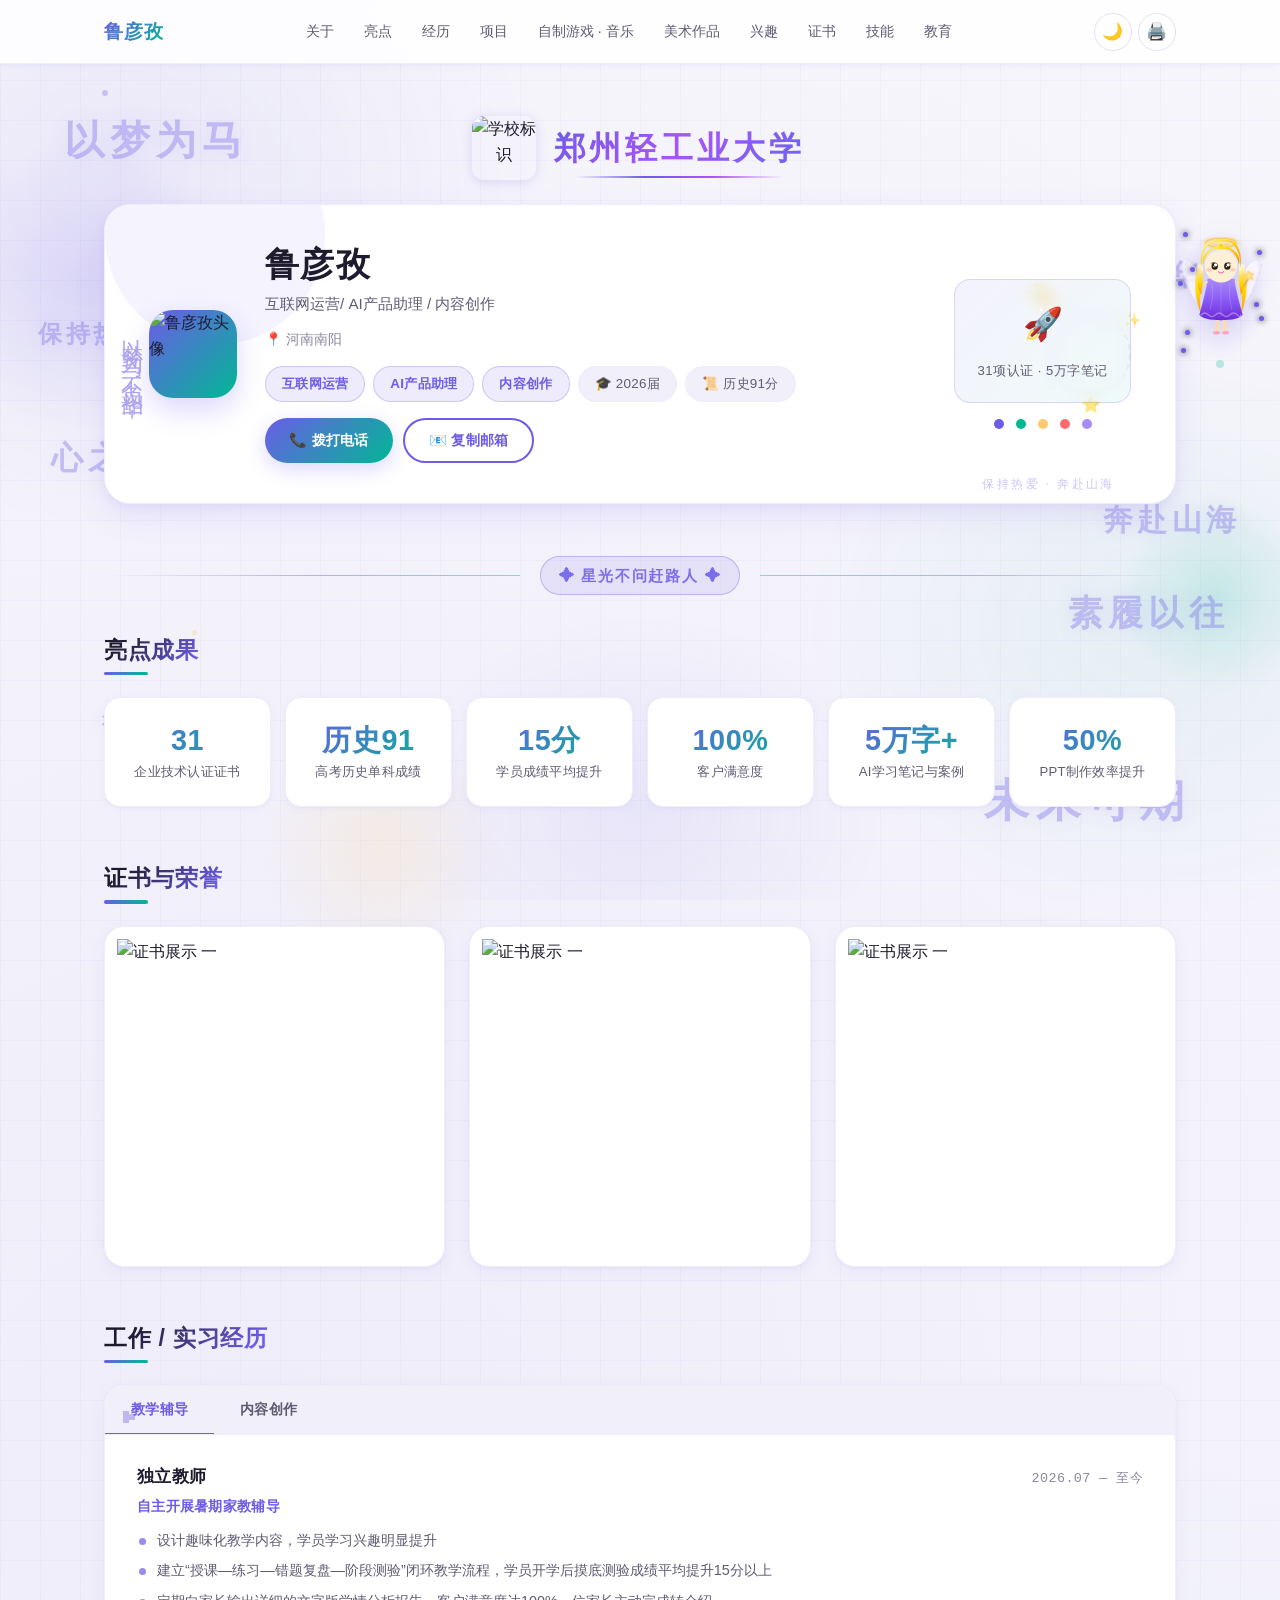
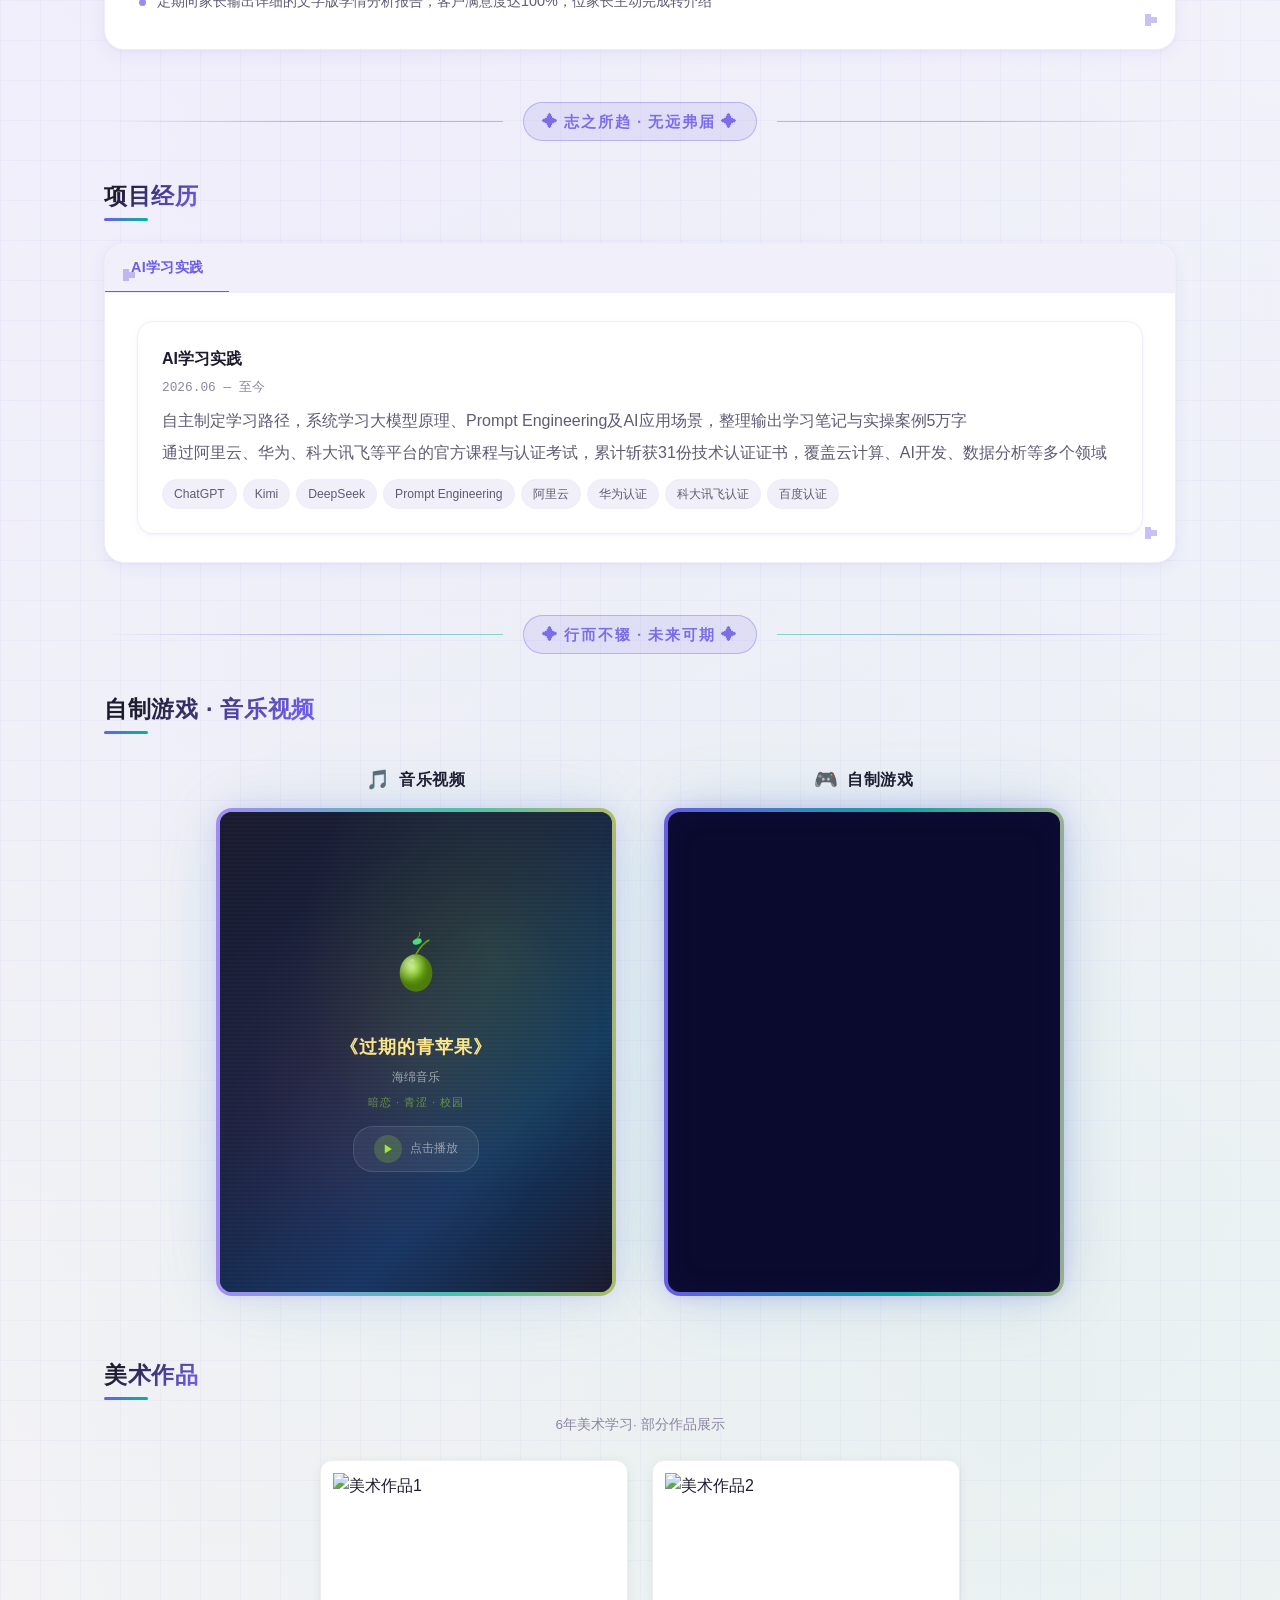
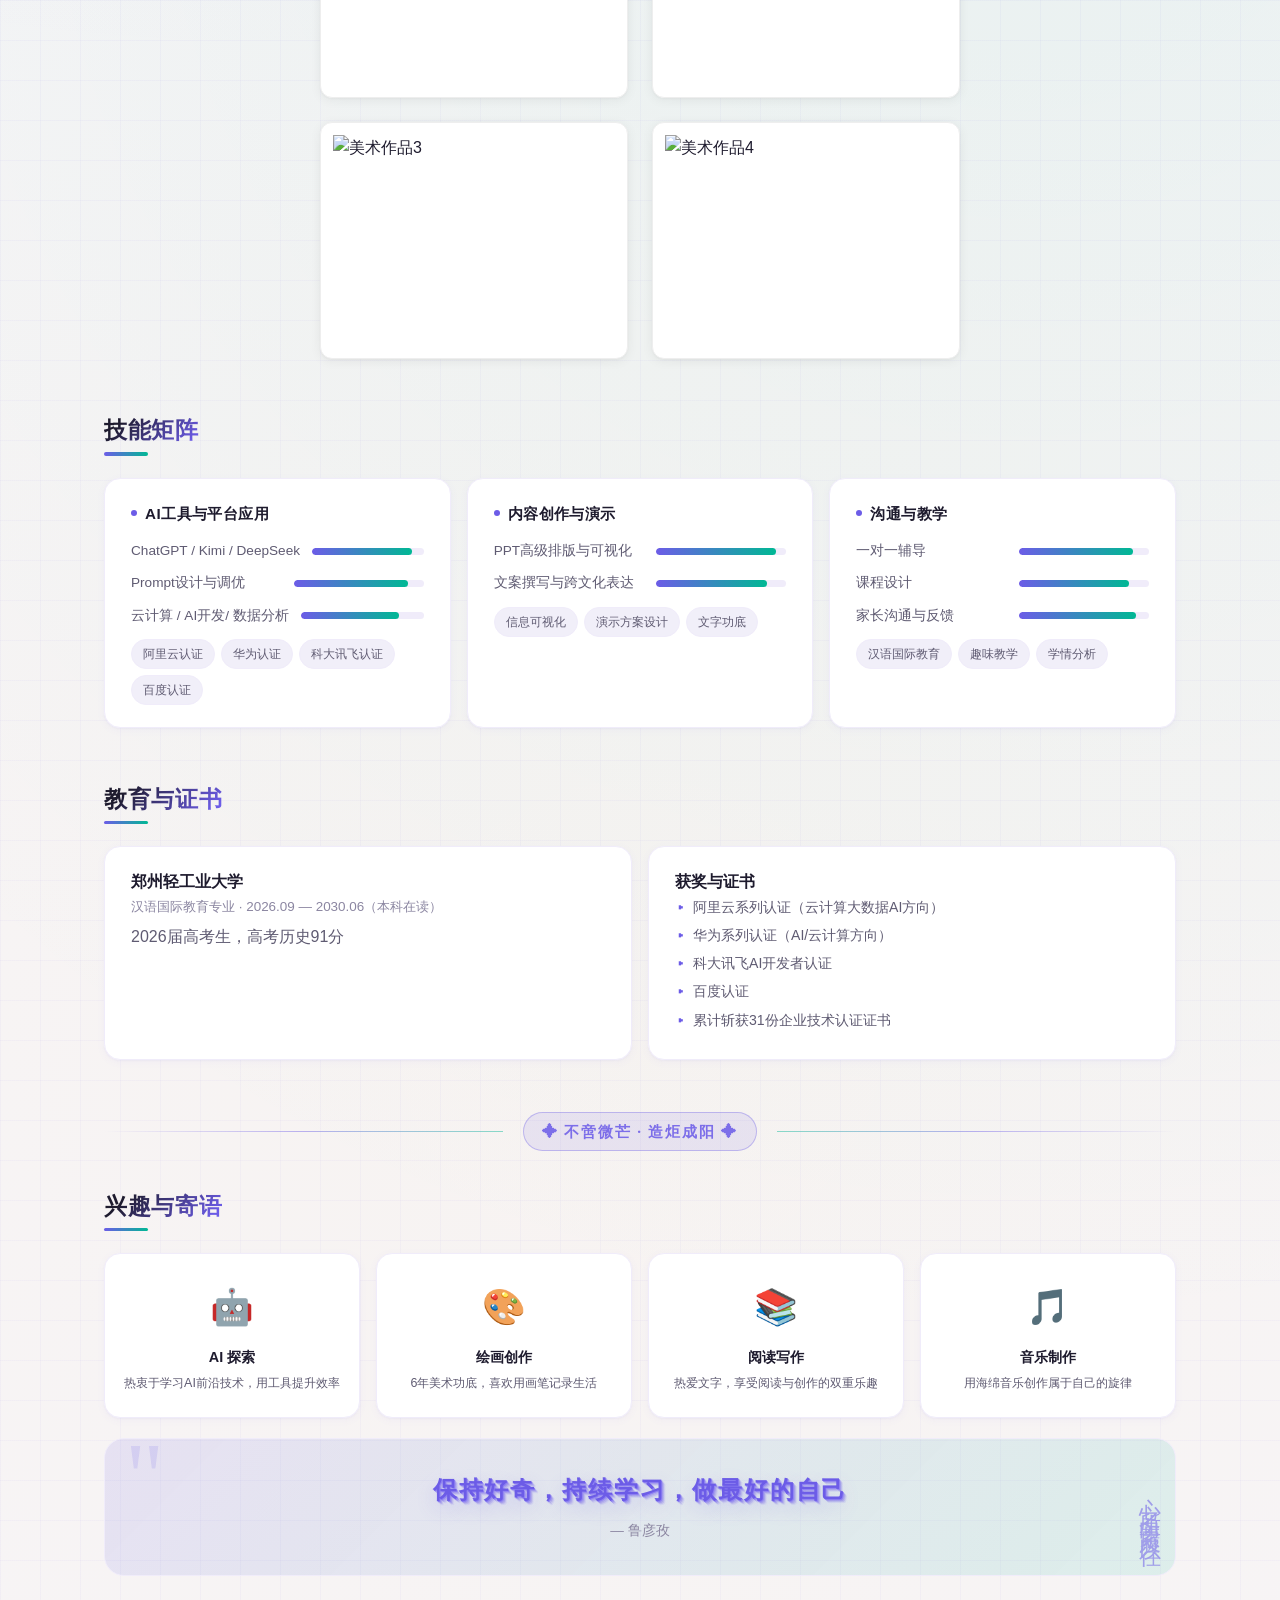
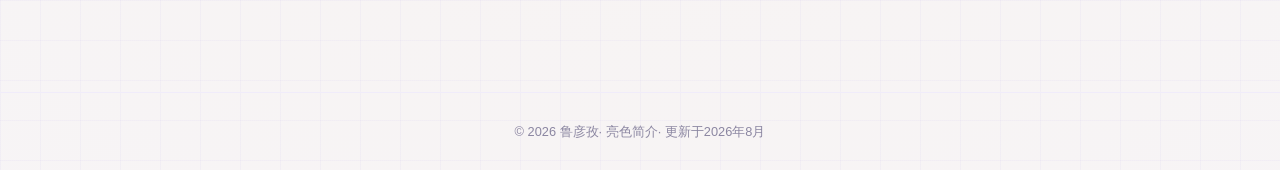
==== index.html @ 8c257618 "Rename 新建文件夹/index.html to index.html" ====
<!DOCTYPE html>
<html lang="zh-CN">
<head>
    <meta charset="UTF-8">
    <meta name="viewport" content="width=device-width, initial-scale=1.0, maximum-scale=5.0">
    <meta name="description" content="鲁彦孜 - 互联网运营/AI产品助理/内容创作，个人作品集与博客">
    <meta name="theme-color" content="#6c5ce7">
    <meta name="format-detection" content="telephone=yes">
    <meta http-equiv="X-UA-Compatible" content="IE=edge">
    <link rel="preconnect" href="https://fonts.googleapis.com">
    <link rel="dns-prefetch" href="https://fonts.googleapis.com">
    <title>鲁彦孜 - 个人简介</title>
    <style>
        :root {
            --bg: #f7f6fb;
            --bg-soft: #f1eff9;
            --surface: #ffffff;
            --surface-hover: #faf9ff;
            --text: #1e1b2e;
            --text-secondary: #5f5b72;
            --text-tertiary: #8b86a1;
            --accent: #6c5ce7;
            --accent-light: #8f82f2;
            --accent-glow: rgba(108, 92, 231, 0.12);
            --accent-glow-strong: rgba(108, 92, 231, 0.24);
            --cool: #00b894;
            --cool-glow: rgba(0, 184, 148, 0.10);
            --warm: #fdcb6e;
            --warm-light: #ffeaa7;
            --border: #e6e1f0;
            --border-light: #f0ecfa;
            --shadow-sm: 0 1px 2px rgba(108, 92, 231, 0.04), 0 2px 8px rgba(108, 92, 231, 0.05);
            --shadow: 0 1px 3px rgba(108, 92, 231, 0.05), 0 4px 16px rgba(108, 92, 231, 0.07);
            --shadow-lg: 0 4px 8px rgba(108, 92, 231, 0.07), 0 12px 32px rgba(108, 92, 231, 0.10);
            --shadow-xl: 0 8px 16px rgba(108, 92, 231, 0.08), 0 20px 48px rgba(108, 92, 231, 0.12);
            --radius-xs: 6px;
            --radius-sm: 10px;
            --radius: 16px;
            --radius-lg: 20px;
            --radius-xl: 26px;
            --radius-full: 9999px;
            --transition-fast: 150ms ease;
            --transition: 220ms ease;
            --transition-slow: 320ms ease;
            --font-sans: -apple-system, BlinkMacSystemFont, 'Segoe UI', 'PingFang SC', 'Microsoft YaHei', 'Noto Sans SC', 'Helvetica Neue', sans-serif;
            --font-mono: 'SF Mono', 'Cascadia Code', 'Consolas', 'Menlo', 'Courier New', monospace;
            --navbar-height: 64px;
        }

        /* 暗色主题 */
        body.dark {
            --bg: #1a1a2e;
            --bg-soft: #222240;
            --surface: #252550;
            --surface-hover: #2a2a5a;
            --text: #e8e6f0;
            --text-secondary: #b0adc0;
            --text-tertiary: #7a7690;
            --accent: #a78bfa;
            --accent-light: #c4b5fd;
            --accent-glow: rgba(167, 139, 250, 0.15);
            --accent-glow-strong: rgba(167, 139, 250, 0.28);
            --cool: #34d399;
            --cool-glow: rgba(52, 211, 153, 0.12);
            --border: #3a3a60;
            --border-light: #2e2e50;
            --shadow-sm: 0 1px 2px rgba(0,0,0,0.2), 0 2px 8px rgba(0,0,0,0.15);
            --shadow: 0 1px 3px rgba(0,0,0,0.2), 0 4px 16px rgba(0,0,0,0.15);
            --shadow-lg: 0 4px 8px rgba(0,0,0,0.25), 0 12px 32px rgba(0,0,0,0.2);
            --shadow-xl: 0 8px 16px rgba(0,0,0,0.25), 0 20px 48px rgba(0,0,0,0.2);
        }
        body.dark::before {
            background:
                radial-gradient(ellipse 700px 600px at 10% 20%, rgba(167,139,250,0.12) 0%, transparent 60%),
                radial-gradient(ellipse 600px 500px at 90% 70%, rgba(52,211,153,0.10) 0%, transparent 60%);
        }
        body.dark .navbar {
            background: rgba(37,37,80,0.9);
        }
        body.dark .art-card {
            background: #2a2a50;
            border-color: #3a3a60;
        }
        body.dark .game-wrapper,
        body.dark .music-wrapper {
            background: #151530;
        }

        /* 视差装饰 */
        .parallax-bg {
            position: fixed;
            pointer-events: none;
            z-index: 0;
            border-radius: 50%;
            opacity: 0.15;
            transition: opacity 0.5s;
        }
        body.dark .parallax-bg { opacity: 0.2; }
        .parallax-1 { width: 300px; height: 300px; background: radial-gradient(circle, var(--accent) 0%, transparent 70%); top: 15%; left: -5%; }
        .parallax-2 { width: 200px; height: 200px; background: radial-gradient(circle, var(--cool) 0%, transparent 70%); top: 55%; right: -3%; }
        .parallax-3 { width: 250px; height: 250px; background: radial-gradient(circle, var(--warm) 0%, transparent 70%); top: 80%; left: 20%; }

        /* 滚动入场动画 */
        .reveal {
            opacity: 0;
            transform: translateY(30px);
            transition: opacity 0.7s ease, transform 0.7s ease;
        }
        .reveal.visible {
            opacity: 1;
            transform: translateY(0);
        }
        .reveal-delay-1 { transition-delay: 0.1s; }
        .reveal-delay-2 { transition-delay: 0.2s; }
        .reveal-delay-3 { transition-delay: 0.3s; }

        /* 新板块：兴趣与寄语*/
        .interest-grid {
            display: grid;
            grid-template-columns: repeat(auto-fit, minmax(180px, 1fr));
            gap: 16px;
        }
        .interest-card {
            background: var(--surface);
            border-radius: var(--radius);
            padding: 24px 18px;
            text-align: center;
            border: 1px solid var(--border-light);
            box-shadow: var(--shadow-sm);
            transition: all var(--transition);
            cursor: default;
        }
        .interest-card:hover {
            transform: translateY(-4px);
            box-shadow: var(--shadow-lg);
            border-color: var(--accent-light);
        }
        .interest-card .icon {
            font-size: 2.2rem;
            margin-bottom: 10px;
            display: block;
        }
        .interest-card h4 {
            font-weight: 700;
            font-size: 0.9rem;
            color: var(--text);
            margin-bottom: 4px;
        }
        .interest-card p {
            font-size: 0.78rem;
            color: var(--text-secondary);
            line-height: 1.5;
        }
        .motto-card {
            background: linear-gradient(135deg, var(--accent-glow), var(--cool-glow));
            border-radius: var(--radius-lg);
            padding: 32px 28px;
            text-align: center;
            border: 1px solid var(--border-light);
            position: relative;
            overflow: hidden;
        }
        .motto-card::before {
            content: '"';
            position: absolute;
            top: -10px; left: 20px;
            font-size: 6rem;
            color: var(--accent);
            opacity: 0.15;
            font-family: Georgia, serif;
            line-height: 1;
        }
        .motto-text {
            font-size: 1.2rem;
            font-weight: 600;
            color: var(--text);
            letter-spacing: 0.04em;
            position: relative;
            z-index: 1;
        }
        .motto-author {
            font-size: 0.85rem;
            color: var(--text-tertiary);
            margin-top: 10px;
            position: relative;
            z-index: 1;
        }

        *,
        *::before,
        *::after { box-sizing: border-box; margin: 0; padding: 0; }

        html {
            scroll-behavior: smooth;
            scroll-padding-top: calc(var(--navbar-height) + 20px);
            -webkit-text-size-adjust: 100%;
        }

        body {
            font-family: var(--font-sans);
            background: var(--bg);
            color: var(--text);
            line-height: 1.65;
            transition: background var(--transition), color var(--transition);
            -webkit-font-smoothing: antialiased;
            -moz-osx-font-smoothing: grayscale;
            position: relative;
            min-height: 100vh;
            overflow-x: hidden;
        }

        body::before {
            content: '';
            position: fixed;
            inset: 0;
            pointer-events: none;
            z-index: 0;
            background:
                radial-gradient(ellipse 700px 600px at 10% 20%, var(--accent-glow) 0%, transparent 60%),
                radial-gradient(ellipse 600px 500px at 90% 70%, var(--cool-glow) 0%, transparent 60%),
                radial-gradient(ellipse 500px 400px at 50% 90%, var(--accent-glow) 0%, transparent 50%);
            opacity: 0.6;
        }

        /* 亮色主题装饰背景 - 书法风格寄语水印 */
        body:not(.dark) {
            background-image:
                radial-gradient(circle at 20% 30%, rgba(108,92,231,0.06) 0%, transparent 50%),
                radial-gradient(circle at 80% 60%, rgba(0,184,148,0.06) 0%, transparent 50%),
                radial-gradient(circle at 50% 85%, rgba(253,203,110,0.07) 0%, transparent 50%),
                linear-gradient(90deg, rgba(108,92,231,0.04) 1px, transparent 1px),
                linear-gradient(rgba(108,92,231,0.04) 1px, transparent 1px);
            background-size: 100% 100%, 100% 100%, 100% 100%, 40px 40px, 40px 40px;
            background-position: 0 0, 0 0, 0 0, 0 0, 0 0;
        }
        /* 暗色主题背景 - 更丰富的星空感*/
        body.dark {
            background-image:
                radial-gradient(1px 1px at 10% 15%, rgba(167,139,250,0.3), transparent),
                radial-gradient(1px 1px at 25% 35%, rgba(167,139,250,0.2), transparent),
                radial-gradient(1px 1px at 40% 20%, rgba(52,211,153,0.25), transparent),
                radial-gradient(1px 1px at 55% 45%, rgba(167,139,250,0.2), transparent),
                radial-gradient(1px 1px at 70% 30%, rgba(52,211,153,0.3), transparent),
                radial-gradient(1.5px 1.5px at 85% 55%, rgba(167,139,250,0.35), transparent),
                radial-gradient(1px 1px at 15% 65%, rgba(52,211,153,0.2), transparent),
                radial-gradient(1.5px 1.5px at 35% 75%, rgba(167,139,250,0.3), transparent),
                radial-gradient(1px 1px at 60% 70%, rgba(52,211,153,0.25), transparent),
                radial-gradient(1px 1px at 80% 80%, rgba(167,139,250,0.2), transparent),
                radial-gradient(1px 1px at 95% 15%, rgba(52,211,153,0.2), transparent),
                radial-gradient(1px 1px at 5% 85%, rgba(167,139,250,0.25), transparent);
            background-size: 100% 100%;
        }

        /* 卡片装饰边框 */
        .card-accent {
            position: relative;
        }
        .card-accent::before {
            content: '';
            position: absolute;
            top: 0; left: 0; right: 0;
            height: 3px;
            background: linear-gradient(90deg, var(--accent), var(--cool), transparent);
            border-radius: 3px 3px 0 0;
            opacity: 0.6;
        }
        body.dark .card-accent::before { opacity: 0.8; }

        /* 装饰性浮动小字*/
        .decor-dots {
            position: fixed;
            pointer-events: none;
            z-index: 0;
        }
        .decor-dot {
            position: absolute;
            border-radius: 50%;
            animation: floatDot 6s ease-in-out infinite;
        }
        @keyframes floatDot {
            0%, 100% { transform: translateY(0) scale(1); }
            50% { transform: translateY(-20px) scale(1.3); }
        }

        /* 装饰寄语边框 */
        .quote-border {
            position: relative;
            overflow: hidden;
        }
        .quote-border::after {
            content: attr(data-quote);
            position: absolute;
            writing-mode: vertical-rl;
            font-family: 'KaiTi', 'STKaiti', '楷体', serif;
            font-size: 1.4rem;
            color: var(--accent);
            opacity: 0.55;
            letter-spacing: 0.3em;
            pointer-events: none;
            z-index: 0;
            white-space: nowrap;
            user-select: none;
            transition: opacity 0.5s;
        }
        .quote-border.quote-left::after {
            left: 8px; top: 50%;
            transform: translateY(-50%);
        }
        .quote-border.quote-right::after {
            right: 8px; top: 50%;
            transform: translateY(-50%);
        }
        .quote-border:hover::after {
            opacity: 0.70;
        }
        body.dark .quote-border::after {
            opacity: 0.60;
        }
        body.dark .quote-border:hover::after {
            opacity: 0.75;
        }

        /* 四角装饰引号 */
        .corner-quote {
            position: relative;
        }
        .corner-quote::before,
        .corner-quote::after {
            position: absolute;
            font-family: Georgia, 'KaiTi', 'STKaiti', serif;
            font-size: 3rem;
            color: var(--accent);
            opacity: 0.38;
            pointer-events: none;
            z-index: 0;
            line-height: 1;
        }
        .corner-quote::before {
            content: '▸';
            top: 6px; left: 12px;
        }
        .corner-quote::after {
            content: '▸';
            bottom: 6px; right: 12px;
        }
        body.dark .corner-quote::before,
        body.dark .corner-quote::after {
            opacity: 0.42;
        }

        /* ========== 漂浮寄语装饰元素 ========== */
        .floating-quote {
            position: fixed;
            pointer-events: none;
            z-index: 0;
            font-family: 'KaiTi', 'STKaiti', '楷体', 'Ma Shan Zheng', 'Noto Serif SC', serif;
            font-weight: 700;
            color: var(--accent);
            opacity: 0.35;
            white-space: nowrap;
            user-select: none;
            animation: floatQuote 12s ease-in-out infinite;
            text-shadow: 0 0 20px var(--accent-glow-strong), 0 0 50px var(--accent-glow);
            letter-spacing: 0.15em;
        }
        body.dark .floating-quote {
            opacity: 0.40;
            text-shadow: 0 0 30px var(--accent-glow-strong), 0 0 60px var(--accent-glow);
        }
        @keyframes floatQuote {
            0%, 100% { transform: translateY(0) rotate(-1deg); }
            25% { transform: translateY(-18px) rotate(0.5deg); }
            50% { transform: translateY(-8px) rotate(1deg); }
            75% { transform: translateY(-22px) rotate(-0.5deg); }
        }
        .floating-quotes .floating-quote:nth-child(1) { animation-delay: 0s; animation-duration: 12s; }
        .floating-quotes .floating-quote:nth-child(2) { animation-delay: -3s; animation-duration: 14s; }
        .floating-quotes .floating-quote:nth-child(3) { animation-delay: -6s; animation-duration: 11s; }
        .floating-quotes .floating-quote:nth-child(4) { animation-delay: -9s; animation-duration: 15s; }
        .floating-quotes .floating-quote:nth-child(5) { animation-delay: -1.5s; animation-duration: 13s; }
        .floating-quotes .floating-quote:nth-child(6) { animation-delay: -4.5s; animation-duration: 10s; }
        .floating-quotes .floating-quote:nth-child(7) { animation-delay: -7.5s; animation-duration: 16s; }
        .floating-quotes .floating-quote:nth-child(8) { animation-delay: -10.5s; animation-duration: 12s; }

        /* ========== 3D 立体字效果========== */
        .text-3d {
            font-family: 'KaiTi', 'STKaiti', '楷体', 'Noto Serif SC', serif;
            font-weight: 900;
            letter-spacing: 0.08em;
            color: var(--accent);
            text-shadow:
                1px 1px 0 var(--accent-light),
                2px 2px 0 rgba(108,92,231,0.3),
                3px 3px 0 rgba(108,92,231,0.2),
                4px 4px 0 rgba(108,92,231,0.1),
                0 8px 20px var(--accent-glow-strong);
        }
        body.dark .text-3d {
            text-shadow:
                1px 1px 0 var(--accent-light),
                2px 2px 0 rgba(167,139,250,0.35),
                3px 3px 0 rgba(167,139,250,0.25),
                4px 4px 0 rgba(167,139,250,0.15),
                0 8px 24px rgba(167,139,250,0.3);
        }

        /* ========== 花体字装饰========== */
        .script-decor {
            font-family: 'Georgia', 'KaiTi', 'STKaiti', '楷体', 'Noto Serif SC', serif;
            font-style: italic;
            letter-spacing: 0.06em;
            background: linear-gradient(135deg, var(--accent) 0%, var(--cool) 50%, var(--accent-light) 100%);
            -webkit-background-clip: text;
            -webkit-text-fill-color: transparent;
            background-clip: text;
            font-weight: 700;
        }

        /* ========== 装饰性寄语分隔线 ========== */
        .quote-divider {
            display: flex;
            align-items: center;
            justify-content: center;
            gap: 20px;
            margin: 48px 0 36px;
            position: relative;
            z-index: 1;
        }
        .quote-divider::before,
        .quote-divider::after {
            content: '';
            flex: 1;
            height: 1px;
            opacity: 0.45;
        }
        .quote-divider::before {
            background: linear-gradient(90deg, transparent, var(--accent), var(--cool));
        }
        .quote-divider::after {
            background: linear-gradient(90deg, var(--cool), var(--accent), transparent);
        }
        .quote-divider-text {
            font-family: 'KaiTi', 'STKaiti', '楷体', 'Noto Serif SC', serif;
            font-size: 0.95rem;
            font-weight: 600;
            color: var(--accent);
            opacity: 0.88;
            letter-spacing: 0.12em;
            white-space: nowrap;
            padding: 6px 18px;
            border: 1px solid rgba(108,92,231,0.40);
            border-radius: var(--radius-full);
            background: var(--accent-glow);
            transition: all var(--transition);
        }
        .quote-divider-text:hover {
            opacity: 0.95;
            border-color: var(--accent);
            box-shadow: 0 0 20px var(--accent-glow-strong);
        }
        body.dark .quote-divider-text {
            border-color: rgba(167,139,250,0.35);
            background: rgba(167,139,250,0.15);
        }
        body.dark .quote-divider-text:hover {
            border-color: var(--accent);
            box-shadow: 0 0 24px rgba(167,139,250,0.3);
        }

        /* ========== 增强版寄语边框========== */
        .quote-border-enhanced {
            position: relative;
            border: 1px solid var(--border-light);
        }
        .quote-border-enhanced::before {
            content: attr(data-quote);
            position: absolute;
            top: -14px;
            left: 50%;
            transform: translateX(-50%);
            font-family: 'KaiTi', 'STKaiti', '楷体', 'Noto Serif SC', serif;
            font-size: 0.82rem;
            font-weight: 600;
            color: var(--accent);
            opacity: 0.82;
            letter-spacing: 0.1em;
            white-space: nowrap;
            background: var(--surface);
            padding: 2px 16px;
            border-radius: var(--radius-full);
            border: 1px solid rgba(108,92,231,0.35);
            z-index: 1;
            pointer-events: none;
            transition: all var(--transition);
        }
        .quote-border-enhanced:hover::before {
            opacity: 0.90;
            border-color: var(--accent);
            box-shadow: 0 0 16px var(--accent-glow-strong);
        }
        body.dark .quote-border-enhanced::before {
            background: var(--surface);
            border-color: rgba(167,139,250,0.3);
        }

        /* ========== 装饰性角标寄语========== */
        .corner-motto {
            position: absolute;
            pointer-events: none;
            z-index: 0;
            font-family: 'KaiTi', 'STKaiti', '楷体', 'Noto Serif SC', serif;
            font-size: 0.8rem;
            color: var(--accent);
            opacity: 0.18;
            letter-spacing: 0.08em;
            white-space: nowrap;
            user-select: none;
            transition: opacity 0.5s;
        }
        body.dark .corner-motto { opacity: 0.22; }
        .corner-motto:hover { opacity: 0.4; }

        /* ========== 装饰性环形寄语========== */
        .ring-quote {
            position: absolute;
            pointer-events: none;
            z-index: 0;
            font-family: 'KaiTi', 'STKaiti', '楷体', 'Noto Serif SC', serif;
            font-size: 0.78rem;
            color: var(--accent);
            opacity: 0.35;
            letter-spacing: 0.2em;
            user-select: none;
            white-space: nowrap;
            animation: ringPulse 6s ease-in-out infinite;
        }
        @keyframes ringPulse {
            0%, 100% { opacity: 0.30; }
            50% { opacity: 0.50; }
        }
        body.dark .ring-quote { opacity: 0.40; }
        @keyframes ringPulseDark {
            0%, 100% { opacity: 0.14; }
            50% { opacity: 0.26; }
        }

        .navbar {
            position: fixed;
            top: 0; left: 0; right: 0;
            z-index: 1000;
            height: var(--navbar-height);
            background: rgba(255,255,255,0.85);
            border-bottom: 1px solid var(--border-light);
            box-shadow: var(--shadow-sm);
            transition: all var(--transition);
            backdrop-filter: blur(18px);
            -webkit-backdrop-filter: blur(18px);
        }

        .navbar-inner {
            max-width: 1120px;
            margin: 0 auto;
            padding: 0 24px;
            display: flex;
            align-items: center;
            justify-content: space-between;
            height: 100%;
            gap: 12px;
        }

        .nav-brand {
            font-weight: 700;
            font-size: 1.2rem;
            background: linear-gradient(135deg, var(--accent) 0%, var(--cool) 100%);
            -webkit-background-clip: text;
            -webkit-text-fill-color: transparent;
            background-clip: text;
            letter-spacing: 0.04em;
            white-space: nowrap;
        }

        .nav-links {
            display: flex;
            gap: 2px;
            align-items: center;
            list-style: none;
            flex-wrap: wrap;
        }
        .nav-links a {
            text-decoration: none;
            color: var(--text-secondary);
            font-size: 0.88rem;
            padding: 7px 14px;
            border-radius: var(--radius-full);
            transition: all var(--transition-fast);
            font-weight: 500;
            white-space: nowrap;
        }
        .nav-links a:hover,
        .nav-links a:focus-visible {
            color: var(--accent);
            background: var(--accent-glow);
            outline: none;
        }
        .nav-actions { display: flex; gap: 6px; align-items: center; }
        .icon-btn {
            width: 38px; height: 38px;
            border-radius: 50%;
            border: 1px solid var(--border);
            background: var(--surface);
            cursor: pointer;
            display: flex;
            align-items: center;
            justify-content: center;
            font-size: 1.05rem;
            transition: all var(--transition-fast);
            color: var(--text-secondary);
        }
        .icon-btn:hover {
            background: var(--accent-glow);
            border-color: var(--accent);
            color: var(--accent);
            box-shadow: var(--shadow-sm);
        }

        .main-content {
            max-width: 1120px;
            margin: 0 auto;
            padding: calc(var(--navbar-height) + 32px) 24px 48px;
            position: relative;
            z-index: 1;
        }

        section { margin-bottom: 52px; }

        .section-title {
            font-size: 1.45rem;
            font-weight: 700;
            margin-bottom: 22px;
            position: relative;
            display: inline-block;
            letter-spacing: 0.03em;
            padding-bottom: 6px;
            background: linear-gradient(135deg, var(--text) 20%, var(--accent) 85%);
            -webkit-background-clip: text;
            -webkit-text-fill-color: transparent;
            background-clip: text;
        }
        .section-title::after {
            content: '';
            position: absolute;
            bottom: 0; left: 0;
            width: 44px; height: 3.5px;
            background: linear-gradient(90deg, var(--accent), var(--cool));
            border-radius: 2px;
            transition: width var(--transition);
        }
        .section-title:hover::after { width: 100%; }

        /* 大学名称横幅 */
        .university-banner {
            text-align: center;
            padding: 20px 0 8px;
            margin-bottom: 16px;
            display: flex;
            flex-direction: row;
            align-items: center;
            justify-content: center;
            gap: 14px;
        }
        .university-logo {
            width: 64px;
            height: 64px;
            object-fit: contain;
            border-radius: 12px;
            box-shadow: 0 2px 12px rgba(108, 92, 231, 0.2);
        }
        .university-name {
            font-size: 2rem;
            font-weight: 700;
            letter-spacing: 0.12em;
            background: linear-gradient(135deg, #6c5ce7, #a855f7, #6366f1);
            -webkit-background-clip: text;
            -webkit-text-fill-color: transparent;
            background-clip: text;
            text-shadow: none;
            position: relative;
            display: inline-block;
            padding: 0 4px;
        }
        .university-name::after {
            content: '';
            position: absolute;
            bottom: -4px;
            left: 10%;
            width: 80%;
            height: 2px;
            background: linear-gradient(90deg, transparent, #6c5ce7, #a855f7, transparent);
            border-radius: 1px;
        }
        @media (max-width: 768px) {
            .university-name { font-size: 1.5rem; }
        }

        .hero {
            display: flex;
            flex-wrap: wrap;
            gap: 28px;
            align-items: center;
            background: var(--surface);
            border-radius: var(--radius-xl);
            padding: 40px 44px;
            box-shadow: var(--shadow-lg);
            border: 1px solid var(--border-light);
            transition: all var(--transition);
            position: relative;
            overflow: hidden;
        }
        .hero::before {
            content: '';
            position: absolute;
            top: -80px; right: -60px;
            width: 220px; height: 220px;
            border-radius: 50%;
            background: var(--accent-glow);
            pointer-events: none;
        }
        /* Hero 右侧装饰元素 */
        .hero-decor {
            position: relative; z-index: 1;
            display: flex; flex-direction: column; align-items: center; gap: 16px;
            flex-shrink: 0;
        }
        .hero-decor-card {
            background: linear-gradient(135deg, rgba(108,92,231,0.08), rgba(0,184,148,0.06));
            border: 1px solid rgba(108,92,231,0.2);
            border-radius: 16px;
            padding: 18px 22px;
            text-align: center;
            backdrop-filter: blur(8px);
            animation: decorFloat 4s ease-in-out infinite;
        }
        .hero-decor-card .decor-emoji { font-size: 2rem; display: block; margin-bottom: 6px; }
        .hero-decor-card .decor-text { font-size: 0.82rem; color: var(--text-secondary); font-weight: 500; letter-spacing: 0.04em; }
        .hero-decor-dots {
            display: flex; gap: 12px; flex-wrap: wrap; justify-content: center;
        }
        .hero-decor-dot {
            width: 10px; height: 10px; border-radius: 50%;
            animation: dotPulse 2.5s ease-in-out infinite;
        }
        .hero-decor-dot:nth-child(1) { background: #6c5ce7; animation-delay: 0s; }
        .hero-decor-dot:nth-child(2) { background: #00b894; animation-delay: 0.3s; }
        .hero-decor-dot:nth-child(3) { background: #fdcb6e; animation-delay: 0.6s; }
        .hero-decor-dot:nth-child(4) { background: #ff6b6b; animation-delay: 0.9s; }
        .hero-decor-dot:nth-child(5) { background: #a78bfa; animation-delay: 1.2s; }
        .hero-decor-star {
            position: absolute; pointer-events: none;
            font-size: 1.2rem; opacity: 0.6;
            animation: starTwinkle 3s ease-in-out infinite;
        }
        .hero-decor-star:nth-child(1) { top: -10px; right: 20px; animation-delay: 0s; }
        .hero-decor-star:nth-child(2) { top: 30px; right: -10px; animation-delay: 0.8s; font-size: 0.9rem; }
        .hero-decor-star:nth-child(3) { bottom: 10px; right: 30px; animation-delay: 1.6s; font-size: 1rem; }
        .hero-decor-ring {
            position: absolute; pointer-events: none;
            top: 50%; right: 0; transform: translateY(-50%);
            width: 80px; height: 80px;
            border: 2px dashed rgba(108,92,231,0.25);
            border-radius: 50%;
            animation: ringSpin 12s linear infinite;
        }
        @keyframes decorFloat {
            0%,100% { transform: translateY(0); }
            50% { transform: translateY(-8px); }
        }
        @keyframes dotPulse {
            0%,100% { transform: scale(1); opacity: 0.6; }
            50% { transform: scale(1.8); opacity: 1; }
        }
        @keyframes starTwinkle {
            0%,100% { opacity: 0.3; transform: scale(0.8) rotate(0deg); }
            50% { opacity: 0.8; transform: scale(1.2) rotate(15deg); }
        }
        @keyframes ringSpin {
            0% { transform: translateY(-50%) rotate(0deg); }
            100% { transform: translateY(-50%) rotate(360deg); }
        }
        @media (max-width: 768px) {
            .hero-decor { display: none; }
        }
        .hero-avatar {
            width: 88px; height: 88px;
            border-radius: 24px;
            background: linear-gradient(135deg, var(--accent) 0%, var(--cool) 100%);
            background-size: cover;
            background-position: center;
            flex-shrink: 0;
            box-shadow: 0 12px 28px var(--accent-glow-strong);
            position: relative;
            z-index: 1;
            overflow: hidden;
        }
        .hero-avatar img {
            width: 100%;
            height: 100%;
            object-fit: cover;
            display: block;
        }
        .hero-info { position: relative; z-index: 1; flex: 1; min-width: 220px; }
        .hero-info h1 {
            font-size: 2.1rem;
            font-weight: 700;
            letter-spacing: 0.04em;
            background: linear-gradient(135deg, var(--text) 30%, var(--accent) 100%);
            -webkit-background-clip: text;
            -webkit-text-fill-color: transparent;
            background-clip: text;
            line-height: 1.2;
            margin-bottom: 4px;
        }
        .hero-info .subtitle { color: var(--text-secondary); font-size: 0.95rem; margin: 6px 0 10px; }
        .hero-info .location { display: inline-flex; align-items: center; gap: 4px; font-size: 0.85rem; color: var(--text-tertiary); margin-bottom: 14px; }

        .badge-group { display: flex; flex-wrap: wrap; gap: 8px; margin-bottom: 16px; }
        .badge {
            display: inline-flex;
            align-items: center;
            padding: 6px 16px;
            border-radius: var(--radius-full);
            font-size: 0.84rem;
            font-weight: 500;
            background: var(--bg-soft);
            color: var(--text-secondary);
            border: 1px solid var(--border-light);
            transition: all var(--transition-fast);
            letter-spacing: 0.02em;
        }
        .badge.accent {
            background: var(--accent-glow);
            border-color: rgba(108,92,231,0.25);
            color: var(--accent);
            font-weight: 600;
        }

        .btn {
            display: inline-flex;
            align-items: center;
            gap: 7px;
            padding: 11px 24px;
            border-radius: var(--radius-full);
            font-weight: 600;
            font-size: 0.9rem;
            cursor: pointer;
            border: none;
            transition: all var(--transition);
            text-decoration: none;
            font-family: inherit;
            letter-spacing: 0.02em;
        }
        .btn-primary {
            background: linear-gradient(135deg, var(--accent) 0%, var(--cool) 100%);
            color: #fff;
            box-shadow: 0 6px 20px var(--accent-glow-strong);
        }
        .btn-primary:hover { transform: translateY(-2px); box-shadow: 0 10px 28px var(--accent-glow-strong); filter: brightness(1.05); }
        .btn-outline { background: transparent; color: var(--accent); border: 2px solid var(--accent); }
        .btn-outline:hover { background: var(--accent); color: #fff; box-shadow: 0 6px 20px var(--accent-glow-strong); }

        /* 亮点成果：整齐六宫格 */
        .highlights {
            display: grid;
            grid-template-columns: repeat(6, 1fr);
            gap: 14px;
            align-items: stretch;
        }
        @media (max-width: 1000px) {
            .highlights { grid-template-columns: repeat(3, 1fr); }
        }
        @media (max-width: 600px) {
            .highlights { grid-template-columns: repeat(2, 1fr); }
        }
        @media (max-width: 380px) {
            .highlights { grid-template-columns: 1fr; }
        }

        .highlight-card {
            background: var(--surface);
            border-radius: var(--radius);
            padding: 20px 14px;
            border: 1px solid var(--border-light);
            box-shadow: var(--shadow-sm);
            transition: all var(--transition);
            position: relative;
            overflow: hidden;
            cursor: default;
            text-align: center;
            display: flex;
            flex-direction: column;
            justify-content: center;
            min-height: 110px;
        }
        .highlight-card::after {
            content: '';
            position: absolute;
            top: 0; left: 0;
            width: 100%; height: 4px;
            background: linear-gradient(90deg, var(--accent), var(--cool));
            transform: scaleX(0);
            transform-origin: left;
            transition: transform var(--transition-slow);
            border-radius: 0 0 4px 4px;
        }
        .highlight-card:hover {
            transform: translateY(-4px);
            box-shadow: var(--shadow-xl);
            border-color: var(--accent-light);
        }
        .highlight-card:hover::after { transform: scaleX(1); }
        .highlight-card .number {
            font-size: 1.8rem;
            font-weight: 700;
            background: linear-gradient(135deg, var(--accent) 0%, var(--cool) 100%);
            -webkit-background-clip: text;
            -webkit-text-fill-color: transparent;
            background-clip: text;
            line-height: 1.2;
            letter-spacing: 0.02em;
        }
        .highlight-card .label {
            color: var(--text-secondary);
            font-size: 0.82rem;
            margin-top: 6px;
            font-weight: 500;
            letter-spacing: 0.02em;
            line-height: 1.4;
        }

        .tabs-container {
            background: var(--surface);
            border-radius: var(--radius-lg);
            border: 1px solid var(--border-light);
            box-shadow: var(--shadow);
            overflow: hidden;
        }
        .tab-list {
            display: flex;
            gap: 0;
            border-bottom: 1px solid var(--border-light);
            background: var(--bg-soft);
            overflow-x: auto;
            scrollbar-width: none;
        }
        .tab-list::-webkit-scrollbar { display: none; }
        .tab-btn {
            padding: 14px 26px;
            border: none;
            background: transparent;
            cursor: pointer;
            font-weight: 600;
            font-size: 0.9rem;
            color: var(--text-secondary);
            transition: all var(--transition-fast);
            white-space: nowrap;
            border-bottom: 2.5px solid transparent;
            margin-bottom: -1px;
            letter-spacing: 0.02em;
        }
        .tab-btn[aria-selected="true"] { color: var(--accent); border-bottom-color: var(--accent); }
        .tab-btn:hover { color: var(--accent); }
        .tab-panel { display: none; padding: 28px 32px; animation: fadeSlideIn 280ms ease; }
        .tab-panel[aria-hidden="false"] { display: block; }
        @keyframes fadeSlideIn {
            from { opacity: 0; transform: translateY(12px); }
            to { opacity: 1; transform: translateY(0); }
        }

        .exp-item { margin-bottom: 26px; padding-bottom: 22px; border-bottom: 1px solid var(--border-light); }
        .exp-item:last-child { border-bottom: none; margin-bottom: 0; padding-bottom: 0; }
        .exp-header { display: flex; justify-content: space-between; flex-wrap: wrap; gap: 8px; align-items: baseline; margin-bottom: 4px; }
        .exp-title { font-weight: 700; font-size: 1.05rem; color: var(--text); letter-spacing: 0.02em; }
        .exp-date { font-size: 0.84rem; color: var(--text-tertiary); white-space: nowrap; font-family: var(--font-mono); letter-spacing: 0.03em; }
        .exp-company { font-size: 0.9rem; color: var(--accent); font-weight: 600; margin-bottom: 10px; letter-spacing: 0.02em; }
        .exp-desc { list-style: none; padding: 0; }
        .exp-desc li { position: relative; padding-left: 20px; margin-bottom: 7px; font-size: 0.9rem; color: var(--text-secondary); line-height: 1.65; }
        .exp-desc li::before { content: ''; position: absolute; left: 2px; top: 9px; width: 7px; height: 7px; border-radius: 50%; background: var(--accent); opacity: 0.7; }

        .project-grid { display: grid; grid-template-columns: repeat(auto-fit, minmax(280px, 1fr)); gap: 16px; }
        .project-card {
            background: var(--surface);
            border-radius: var(--radius);
            padding: 24px;
            border: 1px solid var(--border-light);
            box-shadow: var(--shadow-sm);
            transition: all var(--transition);
            position: relative;
            overflow: hidden;
        }
        .project-card:hover { transform: translateY(-3px); box-shadow: var(--shadow-lg); border-color: var(--accent-light); }
        .project-card h4 { font-weight: 700; margin-bottom: 4px; color: var(--text); font-size: 1rem; }
        .project-card .date { font-size: 0.8rem; color: var(--text-tertiary); margin-bottom: 10px; font-family: var(--font-mono); }
        .tech-tags { display: flex; flex-wrap: wrap; gap: 6px; margin-top: 12px; }
        .tech-tag {
            font-size: 0.76rem;
            padding: 4px 11px;
            border-radius: var(--radius-full);
            background: var(--bg-soft);
            border: 1px solid var(--border-light);
            color: var(--text-secondary);
            transition: all var(--transition-fast);
        }
        .tech-tag:hover { border-color: var(--accent); color: var(--accent); background: var(--accent-glow); }

        /* 作品集画廊*/
        .gallery-grid {
            display: grid;
            grid-template-columns: repeat(auto-fit, minmax(300px, 1fr));
            gap: 24px;
        }
        .gallery-item {
            background: var(--surface);
            border-radius: var(--radius-lg);
            overflow: hidden;
            border: 1px solid var(--border-light);
            box-shadow: var(--shadow);
            transition: all var(--transition);
            cursor: pointer;
            position: relative;
            aspect-ratio: 1 / 1;
            display: flex;
            align-items: center;
            justify-content: center;
        }
        .gallery-item:hover {
            transform: translateY(-6px);
            box-shadow: var(--shadow-xl);
            border-color: var(--accent-light);
        }
        .gallery-item img {
            width: 100%;
            height: 100%;
            object-fit: contain;
            display: block;
            transition: transform 0.4s ease;
            padding: 12px;
        }
        .gallery-item:hover img {
            transform: scale(1.04);
        }
        .gallery-item-caption {
            position: absolute;
            bottom: 0;
            left: 0;
            right: 0;
            padding: 14px 18px;
            font-size: 0.85rem;
            color: #fff;
            font-weight: 500;
            text-align: center;
            background: linear-gradient(transparent, rgba(0,0,0,0.65));
            opacity: 0;
            transition: opacity 0.3s;
        }
        .gallery-item:hover .gallery-item-caption {
            opacity: 1;
        }
        /* 灯箱 */
        .lightbox {
            display: none;
            position: fixed;
            inset: 0;
            z-index: 2000;
            background: rgba(0,0,0,0.88);
            justify-content: center;
            align-items: center;
            cursor: pointer;
            backdrop-filter: blur(8px);
            -webkit-backdrop-filter: blur(8px);
            animation: fadeIn 200ms ease;
        }
        .lightbox.active { display: flex; }
        .lightbox img {
            max-width: 90vw;
            max-height: 85vh;
            border-radius: var(--radius);
            box-shadow: 0 20px 60px rgba(0,0,0,0.5);
            object-fit: contain;
            animation: zoomIn 250ms ease;
        }
        @keyframes fadeIn { from { opacity: 0; } to { opacity: 1; } }
        @keyframes zoomIn { from { transform: scale(0.9); opacity: 0; } to { transform: scale(1); opacity: 1; } }

        .skill-grid { display: grid; grid-template-columns: repeat(auto-fit, minmax(300px, 1fr)); gap: 16px; }
        .skill-category {
            background: var(--surface);
            border-radius: var(--radius);
            padding: 22px 26px;
            border: 1px solid var(--border-light);
            box-shadow: var(--shadow-sm);
            transition: all var(--transition);
        }
        .skill-category:hover { box-shadow: var(--shadow); }
        .skill-category h4 { font-weight: 700; margin-bottom: 14px; color: var(--text); font-size: 0.95rem; letter-spacing: 0.03em; display: flex; align-items: center; gap: 8px; }
        .skill-category h4::before { content: ''; width: 6px; height: 6px; border-radius: 50%; background: var(--accent); }
        .skill-item { display: flex; align-items: center; justify-content: space-between; gap: 12px; margin-bottom: 10px; font-size: 0.85rem; color: var(--text-secondary); }
        .progress-bar { flex: 1; max-width: 130px; height: 7px; background: var(--border-light); border-radius: 4px; overflow: hidden; }
        .progress-fill { height: 100%; background: linear-gradient(90deg, var(--accent), var(--cool)); border-radius: 4px; }

        .edu-cert-grid { display: grid; grid-template-columns: repeat(auto-fit, minmax(300px, 1fr)); gap: 16px; }
        .edu-card, .cert-card {
            background: var(--surface);
            border-radius: var(--radius);
            padding: 22px 26px;
            border: 1px solid var(--border-light);
            box-shadow: var(--shadow-sm);
            transition: all var(--transition);
        }
        .edu-card:hover, .cert-card:hover { box-shadow: var(--shadow); }
        .cert-card ul { list-style: none; }
        .cert-card li { padding-left: 18px; position: relative; margin-bottom: 5px; font-size: 0.88rem; color: var(--text-secondary); }
        .cert-card li::before { content: '▸'; position: absolute; left: 2px; color: var(--accent); font-weight: 700; }

        .footer { text-align: center; padding: 28px 24px; color: var(--text-tertiary); font-size: 0.8rem; border-top: 1px solid var(--border-light); margin-top: 16px; }

        /* 自制游戏 · 音乐视频 并排 */
        .game-music-row { display: flex; gap: 48px; justify-content: center; align-items: stretch; flex-wrap: wrap; padding: 8px 0; }
        .game-music-col { display: flex; flex-direction: column; align-items: center; flex: 1 1 0; min-width: 280px; max-width: 400px; }
        .game-music-col-title { 
            font-size: 1rem; font-weight: 700; color: var(--text); 
            margin-bottom: 12px; text-align: center; letter-spacing: 0.05em;
            display: flex; align-items: center; gap: 8px;
        }
        .game-music-col-title .col-icon { font-size: 1.2rem; }
        /* 流动边框外层 */
        .glow-border { 
            border-radius: 16px; padding: 4px; width: 100%; flex: 1 1 auto; 
            background: linear-gradient(90deg, #6c5ce7, #00b894, #fdcb6e, #ff6b6b, #a78bfa, #6c5ce7);
            background-size: 300% 100%;
            animation: flowingBorder 3s linear infinite;
        }
        .glow-border.music-glow {
            background: linear-gradient(90deg, #a78bfa, #34d399, #fbbf24, #f472b6, #818cf8, #a78bfa);
            background-size: 300% 100%;
        }
        @keyframes flowingBorder {
            0% { background-position: 0% 50%; }
            100% { background-position: 300% 50%; }
        }
        .game-wrapper { 
            position: relative; display: flex; flex-direction: column; justify-content: center; align-items: center; 
            background: #0a0a2e; border-radius: 12px; overflow: hidden; width: 100%; height: 100%;
            box-shadow: 0 0 20px rgba(108,92,231,0.35), 0 0 50px rgba(108,92,231,0.18), 0 0 80px rgba(0,184,148,0.12), inset 0 0 30px rgba(108,92,231,0.06);
        }
        #gameContainer { position: relative; line-height: 0; width: 100%; z-index: 1; }
        #gameCanvas { display: block; border-radius: 8px; width: 100% !important; height: auto !important; max-width: 100%; }
        #bombBtn { position: absolute; bottom: 20px; right: 20px; width: 64px; height: 64px; border-radius: 50%; border: 2px solid rgba(255,80,80,0.6); background: rgba(255,0,0,0.25); color: #fff; font-size: 0.75rem; font-weight: 700; cursor: pointer; letter-spacing: 1px; display: none; }
        .game-overlay-hint { text-align: center; color: rgba(255,255,255,0.5); font-size: 0.75rem; padding: 8px 6px; }
        .game-frame { width: 100%; max-width: 720px; display: block; border-radius: 8px; }
        .music-wrapper { 
            display: flex; flex-direction: column; align-items: center; background: #0a0a2e; border-radius: 12px; 
            overflow: hidden; width: 100%; height: 100%; 
            box-shadow: 0 0 20px rgba(167,139,250,0.35), 0 0 50px rgba(167,139,250,0.18), 0 0 80px rgba(52,211,153,0.12), inset 0 0 30px rgba(167,139,250,0.06);
        }
        .music-cover { width: 100%; cursor: pointer; flex: 1 1 auto; display: flex; }
        .music-cover-bg {
            position: relative; width: 100%; flex: 1 1 auto;
            display: flex; flex-direction: column; align-items: center; justify-content: center;
            background: linear-gradient(135deg, #1a1a2e 0%, #16213e 40%, #0f3460 70%, #1a1a2e 100%);
            overflow: hidden; min-height: 480px;
        }
        .music-cover-bg::before {
            content: ''; position: absolute; inset: 0;
            background: radial-gradient(ellipse at 70% 30%, rgba(163,230,53,0.12) 0%, transparent 50%),
                        radial-gradient(ellipse at 30% 70%, rgba(236,72,153,0.08) 0%, transparent 50%),
                        radial-gradient(ellipse at 50% 50%, rgba(253,224,71,0.06) 0%, transparent 60%);
        }
        .music-cover-bg::after {
            content: ''; position: absolute; inset: 0;
            background: repeating-linear-gradient(0deg, transparent, transparent 2px, rgba(255,255,255,0.015) 2px, rgba(255,255,255,0.015) 4px);
        }
        .music-cover-apple { position: relative; z-index: 1; margin-bottom: 10px; animation: coverFloat 3s ease-in-out infinite; }
        @keyframes coverFloat { 0%,100% { transform: translateY(0); } 50% { transform: translateY(-6px); } }
        .music-cover-info { position: relative; z-index: 1; text-align: center; margin-bottom: 14px; }
        .music-cover-title { color: #FDE68A; font-size: 1.15rem; font-weight: 700; letter-spacing: 0.06em; }
        .music-cover-artist { color: rgba(255,255,255,0.55); font-size: 0.78rem; margin-top: 4px; }
        .music-cover-tag { color: rgba(163,230,53,0.5); font-size: 0.7rem; margin-top: 6px; letter-spacing: 0.08em; }
        .music-cover-play { position: relative; z-index: 1; display: flex; align-items: center; gap: 8px; padding: 8px 20px; border-radius: 20px; background: rgba(255,255,255,0.06); border: 1px solid rgba(255,255,255,0.12); transition: all 0.25s; }
        .music-cover:hover .music-cover-play { background: rgba(255,255,255,0.1); border-color: rgba(163,230,53,0.4); }
        .music-cover-play-icon { width: 28px; height: 28px; border-radius: 50%; background: rgba(163,230,53,0.2); color: #A3E635; display: flex; align-items: center; justify-content: center; font-size: 11px; transition: all 0.25s; }
        .music-cover:hover .music-cover-play-icon { background: rgba(163,230,53,0.35); transform: scale(1.1); }
        .music-cover-play span { color: rgba(255,255,255,0.5); font-size: 0.78rem; }
        .music-video { width: 100%; flex: 1 1 auto; display: block; object-fit: contain; }

        /* 美术作品 */
        .section-subtitle { text-align: center; color: var(--text-tertiary); font-size: 0.85rem; margin-bottom: 24px; margin-top: -8px; }
        .art-grid { display: grid; grid-template-columns: repeat(2, 1fr); gap: 24px; max-width: 640px; margin: 0 auto; }
        .art-card { 
            position: relative; background: #fff; border-radius: 12px; 
            overflow: hidden; 
            box-shadow: 0 2px 12px rgba(0,0,0,0.06), 0 1px 3px rgba(0,0,0,0.04);
            cursor: pointer; transition: all 0.35s cubic-bezier(0.25, 0.46, 0.45, 0.94);
            border: 1px solid #eee;
            padding: 12px;
        }
        .art-card:hover { 
            transform: translateY(-6px); 
            box-shadow: 0 12px 32px rgba(0,0,0,0.12), 0 2px 8px rgba(0,0,0,0.06);
            border-color: #d0d0d0;
        }
        .art-card img { 
            width: 100%; aspect-ratio: 4/3; object-fit: contain; display: block;
        }

        /* ========== 侧边跟随小天使 (SVG) ========== */
        .side-girl {
            position: fixed;
            right: 14px;
            top: 50%;
            z-index: 100;
            pointer-events: none;
            transition: top 0.6s cubic-bezier(0.25, 0.46, 0.45, 0.94);
            animation: girlFloat 5s ease-in-out infinite;
            width: 90px;
            height: 140px;
        }
        @keyframes girlFloat {
            0%, 100% { transform: translateY(0); }
            50% { transform: translateY(-14px); }
        }
        /* 光环 */
        .girl-aura {
            position: absolute;
            top: 50%; left: 50%;
            transform: translate(-50%, -50%);
            width: 90px; height: 130px;
            border-radius: 50%;
            background: radial-gradient(ellipse, var(--girl-color, rgba(108,92,231,0.18)) 0%, transparent 70%);
            transition: background 0.6s;
            animation: auraPulse 3s ease-in-out infinite;
        }
        @keyframes auraPulse {
            0%, 100% { opacity: 0.5; transform: translate(-50%, -50%) scale(1); }
            50% { opacity: 0.9; transform: translate(-50%, -50%) scale(1.2); }
        }
        /* SVG 容器 */
        .girl-svg {
            position: relative;
            z-index: 2;
            width: 90px;
            height: 140px;
            filter: drop-shadow(0 4px 12px rgba(108,92,231,0.15));
            transition: filter 0.6s;
        }
        /* 头发渐变 */
        .girl-hair-grad {
            stop-color: #F9D56E;
        }
        .girl-hair-grad-end {
            stop-color: #D4993A;
        }
        /* 翅膀闪烁 */
        .girl-wing {
            animation: wingShimmer 3s ease-in-out infinite;
        }
        .girl-wing.right-wing {
            animation-delay: 1.5s;
        }
        @keyframes wingShimmer {
            0%, 100% { opacity: 0.75; }
            50% { opacity: 1; }
        }
        /* 魔法棒星星闪烁 */
        .girl-star {
            animation: starTwinkle 1.5s ease-in-out infinite;
            transform-origin: center;
        }
        @keyframes starTwinkle {
            0%, 100% { opacity: 0.7; transform: scale(1); }
            50% { opacity: 1; transform: scale(1.3); }
        }
        /* —— 滚动换姿势（由JS控制SVG transform） —— */
        .girl-arm-right, .girl-arm-left { transition: transform 0.6s cubic-bezier(0.34, 1.56, 0.64, 1); }
        .girl-head { transition: transform 0.6s ease; }
        /* 粒子装饰 */
        .girl-particles {
            position: absolute;
            top: 0; left: 0;
            width: 100%; height: 100%;
            pointer-events: none;
            z-index: 3;
        }
        .girl-particle {
            position: absolute;
            width: 5px; height: 5px;
            border-radius: 50%;
            animation: particleFloat 2.5s ease-in-out infinite;
            transition: background 0.6s;
            box-shadow: 0 0 6px currentColor;
        }
        .girl-particle:nth-child(1) { top: 5%; left: 8%; animation-delay: 0s; }
        .girl-particle:nth-child(2) { top: 18%; right: 5%; animation-delay: 0.5s; }
        .girl-particle:nth-child(3) { top: 40%; left: 2%; animation-delay: 1s; }
        .girl-particle:nth-child(4) { top: 55%; right: 8%; animation-delay: 1.5s; }
        .girl-particle:nth-child(5) { top: 75%; left: 10%; animation-delay: 2s; }
        .girl-particle:nth-child(6) { top: 30%; left: 15%; animation-delay: 0.7s; }
        .girl-particle:nth-child(7) { top: 65%; right: 2%; animation-delay: 1.8s; }
        .girl-particle:nth-child(8) { top: 88%; left: 5%; animation-delay: 2.3s; }
        @keyframes particleFloat {
            0%, 100% { opacity: 0; transform: translateY(0) scale(0.5); }
            50% { opacity: 0.9; transform: translateY(-12px) scale(1.2); }
        }
        @media (max-width: 768px) {
            .side-girl { display: none; }
        }

        .back-to-top {
            position: fixed; bottom: 28px; right: 28px;
            width: 46px; height: 46px;
            border-radius: 50%;
            background: linear-gradient(135deg, var(--accent) 0%, var(--cool) 100%);
            color: #fff;
            border: none;
            cursor: pointer;
            font-size: 1.2rem;
            box-shadow: 0 8px 24px var(--accent-glow-strong);
            z-index: 999;
            opacity: 0; pointer-events: none;
            transition: all var(--transition);
            display: flex;
            align-items: center;
            justify-content: center;
        }
        .back-to-top.visible { opacity: 1; pointer-events: auto; }
        .back-to-top:hover { transform: translateY(-3px); }

        @media print {
            .navbar, .back-to-top, .icon-btn, .btn, body::before, .hero::before, #game, #music, #art, #interests { display: none !important; }
            body { background: #fff !important; color: #111; }
            .main-content { padding: 0; }
            .tab-panel { display: block !important; }
            .tab-list { display: none; }
            .hero, .highlight-card, .tabs-container, .skill-category, .edu-card, .cert-card, .project-card {
                box-shadow: none !important;
                border: 1px solid #ddd !important;
            }
        }

        @media (max-width: 768px) {
            .hero { flex-direction: column; text-align: center; padding: 28px 20px; }
            .hero-avatar { width: 72px; height: 72px; border-radius: 18px; font-size: 1.8rem; }
            .highlights { grid-template-columns: repeat(2, 1fr); gap: 10px; }
            .tab-btn { padding: 10px 16px; font-size: 0.8rem; }
            .tab-panel { padding: 18px 16px; }
            /* 游戏/音乐堆叠 */
            .game-music-row { flex-direction: column; }
            .game-music-row .glow-border { max-width: 100%; }
            /* 触控友好 */
            button, .btn, .tab-btn, .icon-btn, a[role="button"] {
                min-height: 44px;
                min-width: 44px;
                -webkit-tap-highlight-color: transparent;
            }
            /* 流式布局 */
            .main-content { padding: 12px; }
            .navbar { padding: 10px 16px; }
            .navbar h1 { font-size: 1rem; }
            /* 美术作品 */
            .art-grid { grid-template-columns: repeat(2, 1fr); gap: 12px; }
            .art-grid img { width: 100%; height: auto; }
            /* 教育证书 */
            .edu-grid, .cert-grid { grid-template-columns: 1fr; }
            /* 项目卡片 */
            .project-grid { grid-template-columns: 1fr; }
            /* 技能分类 */
            .skill-grid { grid-template-columns: repeat(2, 1fr); gap: 12px; }
            /* 趣味道具 */
            .interest-grid { grid-template-columns: repeat(2, 1fr); gap: 12px; }
        }

        @media (max-width: 480px) {
            .hero { padding: 20px 14px; }
            .hero-avatar { width: 60px; height: 60px; border-radius: 14px; font-size: 1.4rem; }
            .hero h2 { font-size: 1.3rem; }
            .highlights { grid-template-columns: 1fr; gap: 8px; }
            .highlight-card { padding: 12px; }
            .tab-btn { padding: 8px 12px; font-size: 0.75rem; }
            .section-title { font-size: 1.2rem; }
            .skill-grid { grid-template-columns: 1fr; }
            .interest-grid { grid-template-columns: 1fr; }
            .art-grid { grid-template-columns: 1fr; }
            .back-to-top { bottom: 20px; right: 20px; width: 40px; height: 40px; font-size: 1rem; }
            .university-banner h2 { font-size: 1.3rem; }
        }

        /* 尊重用户偏好 */
        @media (prefers-reduced-motion: reduce) {
            *, *::before, *::after {
                animation-duration: 0.01ms !important;
                animation-iteration-count: 1 !important;
                transition-duration: 0.01ms !important;
            }
            .glow-border::before { animation: none; }
        }
    </style>
</head>
<body>
    <div class="parallax-bg parallax-1" data-speed="0.03"></div>
    <div class="parallax-bg parallax-2" data-speed="0.05"></div>
    <div class="parallax-bg parallax-3" data-speed="0.02"></div>
    <div class="decor-dots" style="top:10%;left:8%;">
        <div class="decor-dot" style="width:6px;height:6px;background:var(--accent);opacity:0.3;animation-delay:0s;"></div>
    </div>
    <div class="decor-dots" style="top:40%;right:5%;">
        <div class="decor-dot" style="width:8px;height:8px;background:var(--cool);opacity:0.25;animation-delay:2s;"></div>
    </div>
    <div class="decor-dots" style="top:70%;left:15%;">
        <div class="decor-dot" style="width:5px;height:5px;background:var(--warm);opacity:0.3;animation-delay:4s;"></div>
    </div>

    <!-- 漂浮寄语装饰 -->
    <div class="floating-quotes">
    <div class="floating-quote" style="top:12%;left:5%;font-size:2.5rem;">以梦为马</div>
    <div class="floating-quote" style="top:28%;right:6%;font-size:1.8rem;">不负韶华</div>
    <div class="floating-quote" style="top:48%;left:4%;font-size:2rem;">心之所向</div>
    <div class="floating-quote" style="top:65%;right:4%;font-size:2.2rem;">素履以往</div>
    <div class="floating-quote" style="top:78%;left:8%;font-size:1.6rem;">行而不辍</div>
    <div class="floating-quote" style="top:85%;right:7%;font-size:2.8rem;">未来可期</div>
    <div class="floating-quote" style="top:35%;left:3%;font-size:1.5rem;">保持热爱</div>
    <div class="floating-quote" style="top:55%;right:3%;font-size:1.9rem;">奔赴山海</div>
    </div>

    <nav class="navbar" role="navigation" aria-label="主导航">
        <div class="navbar-inner">
            <span class="nav-brand">鲁彦孜</span>
            <div class="nav-links">
                <a href="#hero">关于</a>
                <a href="#highlights">亮点</a>
                <a href="#experience">经历</a>
                <a href="#projects">项目</a>
                <a href="#game">自制游戏 · 音乐</a>
                <a href="#art">美术作品</a>
                <a href="#interests">兴趣</a>
                <a href="#gallery">证书</a>
                <a href="#skills">技能</a>
                <a href="#education">教育</a>
            </div>
            <div class="nav-actions">
                <button class="icon-btn" id="themeToggle" aria-label="切换主题" title="切换主题">🌙</button>
                <button class="icon-btn" id="printBtn" aria-label="打印简介" title="打印简介">🖨️</button>
            </div>
        </div>
    </nav>

    <main class="main-content" id="mainContent">
        <div class="university-banner">
            <img src="i.png" alt="学校标识" class="university-logo" loading="lazy">
            <span class="university-name">郑州轻工业大学</span>
        </div>
        <section id="hero">
            <div class="hero card-accent quote-border quote-left" data-quote="以梦为马 不负韶华">
                <div class="hero-avatar" aria-hidden="true"><img src="c.jpg" alt="鲁彦孜头像" loading="lazy"></div>
                <div class="hero-info">
                    <h1>鲁彦孜</h1>
                    <p class="subtitle">互联网运营/ AI产品助理 / 内容创作</p>
                    <p class="location">📍 河南南阳</p>
                    <div class="badge-group" id="heroBadges"></div>
                    <div style="display:flex;gap:10px;flex-wrap:wrap;">
                        <button class="btn btn-primary" id="callPhoneBtn">📞 拨打电话</button>
                        <button class="btn btn-outline" id="copyEmailBtn">📧 复制邮箱</button>
                    </div>
                </div>
                <!-- 右侧装饰区域 -->
                <div class="hero-decor">
                    <div class="hero-decor-ring"></div>
                    <span class="hero-decor-star">✨</span>
                    <span class="hero-decor-star">⭐</span>
                    <span class="hero-decor-star">💫</span>
                    <div class="hero-decor-card">
                        <span class="decor-emoji">🚀</span>
                        <span class="decor-text">31项认证 · 5万字笔记</span>
                    </div>
                    <div class="hero-decor-dots">
                        <div class="hero-decor-dot"></div>
                        <div class="hero-decor-dot"></div>
                        <div class="hero-decor-dot"></div>
                        <div class="hero-decor-dot"></div>
                        <div class="hero-decor-dot"></div>
                    </div>
                </div>
                <!-- Hero 环形寄语 -->
                <div class="ring-quote" style="bottom:8px;right:60px;">保持热爱 · 奔赴山海</div>
            </div>
        </section>

        <!-- 寄语分隔线-->
        <div class="quote-divider"><span class="quote-divider-text">✦ 星光不问赶路人 ✦</span></div>

        <section id="highlights">
            <h2 class="section-title">亮点成果</h2>
            <div class="highlights" id="highlightsGrid"></div>
        </section>

        <section id="gallery">
            <h2 class="section-title">证书与荣誉</h2>
            <div class="gallery-grid" id="galleryGrid"></div>
            <div class="lightbox" id="lightbox"><img src="" alt="证书大图"></div>
        </section>

        <section id="experience">
            <h2 class="section-title">工作 / 实习经历</h2>
            <div class="tabs-container corner-quote" id="expTabsContainer"></div>
        </section>

        <!-- 寄语分隔线-->
        <div class="quote-divider"><span class="quote-divider-text">✦ 志之所趋 · 无远弗届 ✦</span></div>

        <section id="projects">
            <h2 class="section-title">项目经历</h2>
            <div class="tabs-container corner-quote" id="projTabsContainer"></div>
        </section>

        <!-- 寄语分隔线-->
        <div class="quote-divider"><span class="quote-divider-text">✦ 行而不辍 · 未来可期 ✦</span></div>

        <section id="game">
            <h2 class="section-title">自制游戏 · 音乐视频</h2>
            <div class="game-music-row">
                <div class="game-music-col">
                    <div class="game-music-col-title"><span class="col-icon">🎵</span> 音乐视频</div>
                    <div class="glow-border music-glow">
                    <div class="music-wrapper">
                        <div class="music-cover" id="musicCover">
                            <div class="music-cover-bg">
                                <div class="music-cover-apple">
                                    <svg viewBox="0 0 120 140" width="70" height="82">
                                        <defs>
                                            <radialGradient id="appleGrad" cx="40%" cy="35%">
                                                <stop offset="0%" stop-color="#A3E635"/>
                                                <stop offset="60%" stop-color="#65A30D"/>
                                                <stop offset="100%" stop-color="#4D7C0F"/>
                                            </radialGradient>
                                            <radialGradient id="appleShine" cx="30%" cy="25%">
                                                <stop offset="0%" stop-color="rgba(255,255,255,0.5)"/>
                                                <stop offset="100%" stop-color="rgba(255,255,255,0)"/>
                                            </radialGradient>
                                        </defs>
                                        <ellipse cx="60" cy="70" rx="28" ry="32" fill="url(#appleGrad)"/>
                                        <ellipse cx="60" cy="70" rx="28" ry="32" fill="url(#appleShine)"/>
                                        <path d="M60,38 Q70,20 82,14" stroke="#65A30D" stroke-width="3" fill="none" stroke-linecap="round"/>
                                        <ellipse cx="62" cy="16" rx="8" ry="5" fill="#4ADE80" transform="rotate(-20 62 16)"/>
                                        <path d="M62,11 Q68,5 66,0" stroke="#65A30D" stroke-width="2" fill="none" stroke-linecap="round"/>
                                        <ellipse cx="54" cy="48" rx="3" ry="2" fill="rgba(255,255,255,0.25)"/>
                                    </svg>
                                </div>
                                <div class="music-cover-info">
                                    <div class="music-cover-title">《过期的青苹果》</div>
                                    <div class="music-cover-artist">海绵音乐</div>
                                    <div class="music-cover-tag">暗恋 · 青涩 · 校园</div>
                                </div>
                                <div class="music-cover-play">
                                    <div class="music-cover-play-icon">▶</div>
                                    <span>点击播放</span>
                                </div>
                            </div>
                        </div>
                        <video class="music-video" id="musicVideo" controls style="display:none;">
                            <source src="青苹果.mp4" type="video/mp4">
                            您的浏览器不支持视频播放
                        </video>
                    </div>
                    </div>
                </div>
                <div class="game-music-col">
                    <div class="game-music-col-title"><span class="col-icon">🎮</span> 自制游戏</div>
                    <div class="glow-border">
                    <div class="game-wrapper">
                        <div id="gameContainer">
                            <canvas id="gameCanvas"></canvas>
                        </div>
                        <button id="bombBtn" ontouchstart="">BOMB</button>
                    </div>
                    </div>
                </div>
            </div>
        </section>

        <section id="art">
            <h2 class="section-title">美术作品</h2>
            <p class="section-subtitle">6年美术学习· 部分作品展示</p>
            <div class="art-grid">
                <div class="art-card"><img src="e.jpg" alt="美术作品1" loading="lazy" onclick="openLightbox(this.src)"></div>
                <div class="art-card"><img src="f.jpg" alt="美术作品2" loading="lazy" onclick="openLightbox(this.src)"></div>
                <div class="art-card"><img src="g.jpg" alt="美术作品3" loading="lazy" onclick="openLightbox(this.src)"></div>
                <div class="art-card"><img src="h.jpg" alt="美术作品4" loading="lazy" onclick="openLightbox(this.src)"></div>
            </div>
        </section>

        <section id="skills">
            <h2 class="section-title">技能矩阵</h2>
            <div class="skill-grid" id="skillGrid"></div>
        </section>

        <section id="education">
            <h2 class="section-title">教育与证书</h2>
            <div class="edu-cert-grid" id="eduCertGrid"></div>
        </section>

        <!-- 寄语分隔线-->
        <div class="quote-divider"><span class="quote-divider-text">✦ 不啻微芒 · 造炬成阳 ✦</span></div>

        <section id="interests">
            <h2 class="section-title">兴趣与寄语</h2>
            <div class="interest-grid reveal">
                <div class="interest-card">
                    <span class="icon">🤖</span>
                    <h4>AI 探索</h4>
                    <p>热衷于学习AI前沿技术，用工具提升效率</p>
                </div>
                <div class="interest-card">
                    <span class="icon">🎨</span>
                    <h4>绘画创作</h4>
                    <p>6年美术功底，喜欢用画笔记录生活</p>
                </div>
                <div class="interest-card">
                    <span class="icon">📚</span>
                    <h4>阅读写作</h4>
                    <p>热爱文字，享受阅读与创作的双重乐趣</p>
                </div>
                <div class="interest-card">
                    <span class="icon">🎵</span>
                    <h4>音乐制作</h4>
                    <p>用海绵音乐创作属于自己的旋律</p>
                </div>
            </div>
            <div class="motto-card reveal quote-border quote-right" data-quote="心之所向素履以往" style="margin-top:20px;">
                <p class="motto-text text-3d" style="font-size:1.5rem;">保持好奇，持续学习，做最好的自己</p>
                <p class="motto-author">— 鲁彦孜</p>
            </div>
        </section>
    </main>

    <footer class="footer">
        <p>© 2026 鲁彦孜· 亮色简介· 更新于2026年8月</p>
    </footer>

    <!-- 侧边小天使 -->
    <div class="side-girl" id="sideGirl">
        <div class="girl-aura"></div>
        <svg class="girl-svg" viewBox="0 0 100 140" xmlns="http://www.w3.org/2000/svg" id="girlSvg">
            <defs>
                <linearGradient id="hairGrad" x1="0" y1="0" x2="0" y2="1">
                    <stop offset="0%" stop-color="#FFF8DC"/>
                    <stop offset="25%" stop-color="#FFE066"/>
                    <stop offset="55%" stop-color="#FFD700"/>
                    <stop offset="80%" stop-color="#FFB300"/>
                    <stop offset="100%" stop-color="#E6A800"/>
                </linearGradient>
                <linearGradient id="hairGrad2" x1="0" y1="0" x2="1" y2="1">
                    <stop offset="0%" stop-color="#FFF8DC"/>
                    <stop offset="40%" stop-color="#FFD700"/>
                    <stop offset="75%" stop-color="#FFB300"/>
                    <stop offset="100%" stop-color="#CC9200"/>
                </linearGradient>
                <linearGradient id="dressGrad" x1="0" y1="0" x2="0" y2="1">
                    <stop offset="0%" stop-color="var(--dress-light, #A78BFA)"/>
                    <stop offset="50%" stop-color="var(--dress-mid, #8B5CF6)"/>
                    <stop offset="100%" stop-color="var(--dress-dark, #6D28D9)"/>
                </linearGradient>
                <linearGradient id="wingGradL" x1="1" y1="0" x2="0" y2="1">
                    <stop offset="0%" stop-color="#FFFFFF"/>
                    <stop offset="60%" stop-color="#F0E6FF"/>
                    <stop offset="100%" stop-color="#E0D0F8"/>
                </linearGradient>
                <linearGradient id="wingGradR" x1="0" y1="0" x2="1" y2="1">
                    <stop offset="0%" stop-color="#FFFFFF"/>
                    <stop offset="60%" stop-color="#F0E6FF"/>
                    <stop offset="100%" stop-color="#E0D0F8"/>
                </linearGradient>
                <radialGradient id="haloGlow" cx="50%" cy="50%">
                    <stop offset="0%" stop-color="#FDE68A" stop-opacity="0.8"/>
                    <stop offset="50%" stop-color="#FCD34D" stop-opacity="0.3"/>
                    <stop offset="100%" stop-color="#FCD34D" stop-opacity="0"/>
                </radialGradient>
                <radialGradient id="blushGrad" cx="50%" cy="50%">
                    <stop offset="0%" stop-color="#FCA5A5" stop-opacity="0.7"/>
                    <stop offset="100%" stop-color="#FCA5A5" stop-opacity="0"/>
                </radialGradient>
                <filter id="softGlow">
                    <feGaussianBlur stdDeviation="1.5" result="blur"/>
                    <feMerge><feMergeNode in="blur"/><feMergeNode in="SourceGraphic"/></feMerge>
                </filter>
            </defs>
            
            <!-- 光环 -->
            <ellipse cx="50" cy="12" rx="26" ry="8" fill="url(#haloGlow)"/>
            <ellipse cx="50" cy="12" rx="17" ry="5" fill="none" stroke="#FBBF24" stroke-width="1.2" opacity="0.7" filter="url(#softGlow)"/>
            
            <!-- 天使翅膀 -->
            <g class="girl-wing" opacity="0.85">
                <path d="M22,40 Q8,22 6,38 Q2,30 8,46 Q3,40 11,54 Q5,48 14,62 Q9,56 18,72 Q13,65 22,78" 
                      fill="url(#wingGradL)" stroke="#D8C8F0" stroke-width="0.4"/>
                <path d="M22,42 Q10,28 9,42 Q5,36 11,50 Q7,44 14,56 Q9,50 16,64 Q12,58 20,74" 
                      fill="white" opacity="0.5"/>
            </g>
            <g class="girl-wing right-wing" opacity="0.85">
                <path d="M78,40 Q92,22 94,38 Q98,30 92,46 Q97,40 89,54 Q95,48 86,62 Q91,56 82,72 Q87,65 78,78" 
                      fill="url(#wingGradR)" stroke="#D8C8F0" stroke-width="0.4"/>
                <path d="M78,42 Q90,28 91,42 Q95,36 89,50 Q93,44 86,56 Q91,50 84,64 Q88,58 80,74" 
                      fill="white" opacity="0.5"/>
            </g>
            
            <!-- 背后长发 -->
            <path d="M30,36 Q28,52 27,68 Q26,80 28,92 Q24,82 22,68 Q20,52 24,36 Z" fill="url(#hairGrad)"/>
            <path d="M70,36 Q72,52 73,68 Q74,80 72,92 Q76,82 78,68 Q80,52 76,36 Z" fill="url(#hairGrad)"/>
            
            <!-- 身体/裙子 -->
            <g id="dressGroup">
                <path d="M35,52 L34,60 Q30,78 26,92 Q30,98 50,98 Q70,98 74,92 Q70,78 66,60 L65,52 Z" 
                      fill="url(#dressGrad)" id="dressPath"/>
                <!-- 裙子褶皱 -->
                <path d="M40,58 Q42,70 38,86" fill="none" stroke="rgba(255,255,255,0.25)" stroke-width="0.8"/>
                <path d="M50,56 Q50,72 50,94" fill="none" stroke="rgba(255,255,255,0.2)" stroke-width="0.8"/>
                <path d="M60,58 Q58,70 62,86" fill="none" stroke="rgba(255,255,255,0.25)" stroke-width="0.8"/>
                <!-- 裙摆花边 -->
                <path d="M28,92 Q32,88 36,92 Q40,96 44,92 Q48,88 52,92 Q56,96 60,92 Q64,88 68,92 Q72,96 72,92" 
                      fill="none" stroke="rgba(255,255,255,0.35)" stroke-width="1.5" stroke-linecap="round"/>
                <!-- 领口蝴蝶结 -->
                <circle cx="50" cy="52" r="3" fill="rgba(255,255,255,0.5)"/>
                <path d="M46,52 Q42,48 40,50 Q42,52 46,52" fill="rgba(255,255,255,0.3)"/>
                <path d="M54,52 Q58,48 60,50 Q58,52 54,52" fill="rgba(255,255,255,0.3)"/>
            </g>
            
            <!-- 腿 -->
            <path d="M44,98 L43,110 Q43,112 45,112 L47,112 Q48,112 48,110 L48,98" fill="#FDDCB5"/>
            <path d="M52,98 L52,110 Q52,112 53,112 L55,112 Q57,112 57,110 L56,98" fill="#FDDCB5"/>
            <!-- 小鞋子 -->
            <ellipse cx="45" cy="112" rx="4" ry="2" fill="#F8A5C2"/>
            <ellipse cx="55" cy="112" rx="4" ry="2" fill="#F8A5C2"/>
            
            <!-- 左手臂 -->
            <g id="girlArmLeft">
                <path d="M34,54 Q28,60 26,68 Q27,66 30,62 Q32,58 36,56" fill="#FDDCB5"/>
            </g>
            
            <!-- 右手臂 + 魔法棒 -->
            <g id="girlArmRight">
                <path d="M66,54 Q72,58 74,62 Q73,60 70,58 Q68,56 65,55" fill="#FDDCB5"/>
                <g filter="url(#softGlow)">
                    <line x1="74" y1="62" x2="82" y2="52" stroke="#D4A574" stroke-width="1.5" stroke-linecap="round"/>
                    <g class="girl-star">
                        <polygon points="82,46 83.5,49.5 87,50 84.5,52.5 85,56 82,54 79,56 79.5,52.5 77,50 80.5,49.5" 
                                 fill="#FDE68A" stroke="#F59E0B" stroke-width="0.4"/>
                    </g>
                </g>
            </g>
            
            <!-- 头部 -->
            <g class="girl-head">
            <circle cx="50" cy="38" r="18" fill="#FEF0D5"/>
            
            <!-- 头发 - 蓬松天使发顶 -->
            <path d="M28,40 Q26,16 38,10 Q50,6 62,10 Q74,16 72,40 Q72,22 62,12 Q50,8 38,12 Q28,22 28,40 Z" 
                  fill="url(#hairGrad2)"/>
            <!-- 刘海 - 弧形刘海 -->
            <path d="M30,36 Q28,28 34,22 Q40,16 50,15 Q60,16 66,22 Q72,28 70,36 Q68,26 60,20 Q50,17 40,20 Q32,26 30,36 Z" 
                  fill="url(#hairGrad2)"/>
            <!-- 侧发卷 - 柔美卷发 -->
            <path d="M28,40 Q24,46 24,56 Q24,64 28,70 Q30,60 30,50 Q30,44 30,40" fill="url(#hairGrad)"/>
            <path d="M72,40 Q76,46 76,56 Q76,64 72,70 Q70,60 70,50 Q70,44 70,40" fill="url(#hairGrad)"/>
            <!-- 发饰 - 小蝴蝶结 -->
            <path d="M47,15 Q44,12 42,14 Q44,15 47,15" fill="#FFB3C1" opacity="0.9"/>
            <path d="M53,15 Q56,12 58,14 Q56,15 53,15" fill="#FFB3C1" opacity="0.9"/>
            <circle cx="50" cy="15" r="2" fill="#FFD700"/>
            
            <!-- 眼睛 -->
            <g>
                <ellipse cx="43" cy="38" rx="3.5" ry="4" fill="#2D1B0E"/>
                <ellipse cx="57" cy="38" rx="3.5" ry="4" fill="#2D1B0E"/>
            </g>
            <!-- 眼睛高光 -->
            <circle cx="44" cy="36.5" r="1.8" fill="white"/>
            <circle cx="42" cy="38.5" r="0.8" fill="white"/>
            <circle cx="58" cy="36.5" r="1.8" fill="white"/>
            <circle cx="56" cy="38.5" r="0.8" fill="white"/>
            <!-- 睫毛 -->
            <path d="M39,35 Q40,33 42,34" fill="none" stroke="#2D1B0E" stroke-width="0.6" stroke-linecap="round"/>
            <path d="M61,35 Q60,33 58,34" fill="none" stroke="#2D1B0E" stroke-width="0.6" stroke-linecap="round"/>
            
            <!-- 腮红 -->
            <ellipse cx="37" cy="42" rx="5" ry="3" fill="url(#blushGrad)"/>
            <ellipse cx="63" cy="42" rx="5" ry="3" fill="url(#blushGrad)"/>
            
            <!-- 嘴巴（甜美微笑） -->
            <path d="M47,44 Q50,47 53,44" fill="none" stroke="#F472B6" stroke-width="1.2" stroke-linecap="round"/>
            <!-- 小舌头 -->
            <path d="M49,44.5 Q50,46 51,44.5" fill="#FCA5A5" opacity="0.5"/>
            </g>
        </svg>
        <div class="girl-particles" id="girlParticles">
            <div class="girl-particle"></div>
            <div class="girl-particle"></div>
            <div class="girl-particle"></div>
            <div class="girl-particle"></div>
            <div class="girl-particle"></div>
            <div class="girl-particle"></div>
            <div class="girl-particle"></div>
            <div class="girl-particle"></div>
        </div>
    </div>

    <button class="back-to-top" id="backToTop" aria-label="返回页面顶部">↑</button>

    <script>
        (function() {
            const resume = {
                name: '鲁彦孜',
                phone: '157-1377-6827',
                emailUser: '1822285165',
                emailDomain: 'qq.com',
                location: '河南南阳',
                targets: ['互联网运营', 'AI产品助理', '内容创作'],
                graduationYear: '2026届',
                gaokaoHistory: '历史91分',
                highlights: [
                    { number: '31', label: '企业技术认证证书' },
                    { number: '历史91', label: '高考历史单科成绩' },
                    { number: '15分', label: '学员成绩平均提升' },
                    { number: '100%', label: '客户满意度' },
                    { number: '5万字+', label: 'AI学习笔记与案例' },
                    { number: '50%', label: 'PPT制作效率提升' },
                ],
                experience: [{
                    tab: '教学辅导',
                    items: [{
                        title: '独立教师',
                        company: '自主开展暑期家教辅导',
                        date: '2026.07 — 至今',
                        points: [
                            '设计趣味化教学内容，学员学习兴趣明显提升',
                            '建立“授课—练习—错题复盘—阶段测验”闭环教学流程，学员开学后摸底测验成绩平均提升15分以上',
                            '定期向家长输出详细的文字版学情分析报告，客户满意度达100%，位家长主动完成转介绍',
                        ],
                    }],
                }, {
                    tab: '内容创作',
                    items: [{
                        title: 'PPT设计与AI内容创作',
                        company: '个人实践 / 自由接单',
                        date: '2025.10 — 至今',
                        points: [
                            '深度结合AI工具进行内容框架搭建与文案优化，单份PPT从构思到成稿的制作周期缩短约50%',
                        ],
                    }],
                }],
                projects: [{
                    tab: 'AI学习实践',
                    items: [{
                        name: 'AI学习实践',
                        date: '2026.06 — 至今',
                        desc: [
                            '自主制定学习路径，系统学习大模型原理、Prompt Engineering及AI应用场景，整理输出学习笔记与实操案例5万字',
                            '通过阿里云、华为、科大讯飞等平台的官方课程与认证考试，累计斩获31份技术认证证书，覆盖云计算、AI开发、数据分析等多个领域',
                        ],
                        tech: ['ChatGPT', 'Kimi', 'DeepSeek', 'Prompt Engineering', '阿里云', '华为认证', '科大讯飞认证', '百度认证'],
                    }],
                }],
                skills: [{
                    category: 'AI工具与平台应用',
                    items: [
                        { name: 'ChatGPT / Kimi / DeepSeek', level: 90 },
                        { name: 'Prompt设计与调优', level: 88 },
                        { name: '云计算 / AI开发/ 数据分析', level: 80 },
                    ],
                    tags: ['阿里云认证', '华为认证', '科大讯飞认证', '百度认证'],
                }, {
                    category: '内容创作与演示',
                    items: [
                        { name: 'PPT高级排版与可视化', level: 92 },
                        { name: '文案撰写与跨文化表达', level: 85 },
                    ],
                    tags: ['信息可视化', '演示方案设计', '文字功底'],
                }, {
                    category: '沟通与教学',
                    items: [
                        { name: '一对一辅导', level: 88 },
                        { name: '课程设计', level: 85 },
                        { name: '家长沟通与反馈', level: 90 },
                    ],
                    tags: ['汉语国际教育', '趣味教学', '学情分析'],
                }],
                education: {
                    school: '郑州轻工业大学',
                    major: '汉语国际教育专业',
                    date: '2026.09 — 2030.06（本科在读）',
                    notes: ['2026届高考生，高考历史91分'],
                },
                certificates: [
                    '阿里云系列认证（云计算大数据AI方向）',
                    '华为系列认证（AI/云计算方向）',
                    '科大讯飞AI开发者认证',
                    '百度认证',
                    '累计斩获31份企业技术认证证书',
                ],
            };

            const emailFull = resume.emailUser + '@' + resume.emailDomain;

            // 渲染徽章
            document.getElementById('heroBadges').innerHTML = resume.targets.map(t => `<span class="badge accent">${t}</span>`).join('') +
                `<span class="badge">🎓 ${resume.graduationYear}</span><span class="badge">📜 ${resume.gaokaoHistory}</span>`;

            // 渲染亮点六宫格
            document.getElementById('highlightsGrid').innerHTML = resume.highlights.map(h =>
                `<div class="highlight-card"><div class="number">${h.number}</div><div class="label">${h.label}</div></div>`
            ).join('');

            // 复制邮箱
            document.getElementById('copyEmailBtn').addEventListener('click', () => {
                navigator.clipboard.writeText(emailFull).then(() => {
                    const btn = document.getElementById('copyEmailBtn');
                    btn.textContent = '✓ 已复制';
                    setTimeout(() => btn.textContent = '📧 复制邮箱', 1500);
                });
            });

            // 拨打电话 - 弹出确认框
            document.getElementById('callPhoneBtn').addEventListener('click', () => {
                const phone = '15713776827';
                if (confirm('拨打电话\n\n' + phone + '\n\n点击"确定"开始拨号')) {
                    window.location.href = 'tel:' + phone;
                }
            });

            // 返回顶部
            const backToTop = document.getElementById('backToTop');
            window.addEventListener('scroll', () => {
                backToTop.classList.toggle('visible', window.scrollY > 500);
            });
            backToTop.addEventListener('click', () => window.scrollTo({ top: 0, behavior: 'smooth' }));

            // 打印
            document.getElementById('printBtn').addEventListener('click', () => window.print());

            // Tabs 渲染
            function renderTabs(containerId, data, fn) {
                const container = document.getElementById(containerId);
                container.innerHTML = `<div class="tab-list" role="tablist">${data.map((t,i)=>`<button class="tab-btn" role="tab" aria-selected="${i===0}" data-idx="${i}">${t.tab}</button>`).join('')}</div><div class="panels"></div>`;
                const panels = container.querySelector('.panels');
                data.forEach((t,i) => {
                    const p = document.createElement('div');
                    p.className = 'tab-panel';
                    p.setAttribute('aria-hidden', i!==0);
                    fn(p, t);
                    panels.appendChild(p);
                });
                const btns = container.querySelectorAll('.tab-btn');
                const switchTab = (idx) => {
                    btns.forEach((b,j) => b.setAttribute('aria-selected', j===idx));
                    panels.querySelectorAll('.tab-panel').forEach((p,j) => p.setAttribute('aria-hidden', j!==idx));
                };
                container.querySelector('.tab-list').addEventListener('click', (e) => {
                    const b = e.target.closest('.tab-btn');
                    if (b) switchTab(parseInt(b.dataset.idx));
                });
            }

            renderTabs('expTabsContainer', resume.experience, (p, t) => {
                p.innerHTML = t.items.map(i => `
                    <div class="exp-item">
                        <div class="exp-header"><span class="exp-title">${i.title}</span><span class="exp-date">${i.date}</span></div>
                        <div class="exp-company">${i.company}</div>
                        <ul class="exp-desc">${i.points.map(x => `<li>${x}</li>`).join('')}</ul>
                    </div>
                `).join('');
            });

            renderTabs('projTabsContainer', resume.projects, (p, t) => {
                p.innerHTML = `<div class="project-grid">${t.items.map(i => `
                    <div class="project-card">
                        <h4>${i.name}</h4>
                        <div class="date">${i.date}</div>
                        ${i.desc.map(d => `<p style="color:var(--text-secondary);margin:6px 0;">${d}</p>`).join('')}
                        <div class="tech-tags">${i.tech.map(tg => `<span class="tech-tag">${tg}</span>`).join('')}</div>
                    </div>
                `).join('')}</div>`;
            });

            document.getElementById('skillGrid').innerHTML = resume.skills.map(c => `
                <div class="skill-category">
                    <h4>${c.category}</h4>
                    ${c.items.map(i => `
                        <div class="skill-item">
                            <span>${i.name}</span>
                            <div class="progress-bar"><div class="progress-fill" style="width:${i.level}%"></div></div>
                        </div>
                    `).join('')}
                    <div style="display:flex;flex-wrap:wrap;gap:6px;margin-top:12px;">${c.tags.map(t => `<span class="tech-tag">${t}</span>`).join('')}</div>
                </div>
            `).join('');

            document.getElementById('eduCertGrid').innerHTML = `
                <div class="edu-card">
                    <h4>${resume.education.school}</h4>
                    <div style="color:var(--text-tertiary);font-size:0.84rem;">${resume.education.major} · ${resume.education.date}</div>
                    ${resume.education.notes.map(n => `<p style="margin-top:6px;color:var(--text-secondary);">${n}</p>`).join('')}
                </div>
                <div class="cert-card">
                    <h4>获奖与证书</h4>
                    <ul>${resume.certificates.map(c => `<li>${c}</li>`).join('')}</ul>
                </div>
            `;

            // 渲染证书集画廊（三张图片）
            const galleryImages = [
                { src: 'a.jpg', caption: '证书展示 一' },
                { src: 'b.jpg', caption: '证书展示 一' },
                { src: 'd.jpg', caption: '证书展示 一' },
            ];
            document.getElementById('galleryGrid').innerHTML = galleryImages.map(img => `
                <div class="gallery-item" data-src="${img.src}">
                    <img src="${img.src}" alt="${img.caption}" loading="lazy">
                    <div class="gallery-item-caption">${img.caption}</div>
                </div>
            `).join('');

            // 灯箱功能
            const lightbox = document.getElementById('lightbox');
            const lightboxImg = lightbox.querySelector('img');
            document.getElementById('galleryGrid').addEventListener('click', (e) => {
                const item = e.target.closest('.gallery-item');
                if (item) {
                    lightboxImg.src = item.dataset.src;
                    lightbox.classList.add('active');
                    document.body.style.overflow = 'hidden';
                }
            });
            lightbox.addEventListener('click', () => {
                lightbox.classList.remove('active');
                document.body.style.overflow = '';
            });
            document.addEventListener('keydown', (e) => {
                if (e.key === 'Escape' && lightbox.classList.contains('active')) {
                    lightbox.classList.remove('active');
                    document.body.style.overflow = '';
                }
            });

            // 美术作品灯箱
            window.openLightbox = function(src) {
                lightboxImg.src = src;
                lightbox.classList.add('active');
                document.body.style.overflow = 'hidden';
            };
        })();
    </script>
    <script src="js/bundle.js" defer></script>
    <!-- 音乐封面点击切换 -->
    <script>
    (function() {
        var cover = document.getElementById('musicCover');
        var video = document.getElementById('musicVideo');
        if (!cover || !video) return;
        cover.addEventListener('click', function() {
            cover.style.display = 'none';
            video.style.display = 'block';
            video.play();
        });
        video.addEventListener('pause', function() {
            if (video.currentTime === 0 || video.ended) {
                cover.style.display = '';
                video.style.display = 'none';
            }
        });
    })();
    </script>
    
    <!-- 主题切换 & 视差 & 滚动动画 -->
    <script>
    (function() {
        // 主题切换
        const themeBtn = document.getElementById('themeToggle');
        const saved = localStorage.getItem('theme');
        if (saved === 'dark') document.body.classList.add('dark');
        themeBtn.addEventListener('click', () => {
            const isDark = document.body.classList.toggle('dark');
            themeBtn.textContent = isDark ? '☀️' : '🌙';
            localStorage.setItem('theme', isDark ? 'dark' : 'light');
        });
        if (document.body.classList.contains('dark')) themeBtn.textContent = '☀️';

        // 视差滚动 & 小天使跟随
        const parallaxEls = document.querySelectorAll('.parallax-bg');
        const sideGirl = document.getElementById('sideGirl');
        const girlSvg = document.getElementById('girlSvg');
        const girlParticles = document.getElementById('girlParticles');
        const girlArmLeft = document.getElementById('girlArmLeft');
        const girlArmRight = document.getElementById('girlArmRight');
        const viewH = window.innerHeight;
        // 姿势配置：左臂角度, 右臂角度（绕肩膀旋转）
        const sectionColors = {
            hero:        { light: '#A78BFA', mid: '#8B5CF6', dark: '#6D28D9', color: '#6C5CE7', la: 5, ra: -10 },
            highlights:  { light: '#A78BFA', mid: '#8B5CF6', dark: '#6D28D9', color: '#6C5CE7', la: 5, ra: -10 },
            gallery:     { light: '#A78BFA', mid: '#8B5CF6', dark: '#6D28D9', color: '#6C5CE7', la: 5, ra: -10 },
            experience:  { light: '#5CD6A0', mid: '#00B894', dark: '#00997A', color: '#00B894', la: -15, ra: -25 },
            projects:    { light: '#FDCB6E', mid: '#F39C12', dark: '#D68910', color: '#F39C12', la: 0, ra: -35 },
            game:        { light: '#FF6B6B', mid: '#EE5A5A', dark: '#CC4444', color: '#EE5A5A', la: -20, ra: -40 },
            art:         { light: '#F8A5C2', mid: '#E77FA6', dark: '#D4608A', color: '#E77FA6', la: 10, ra: 0 },
            interests:   { light: '#74B9FF', mid: '#5B9FE8', dark: '#4080CC', color: '#5B9FE8', la: 5, ra: -15 },
            skills:      { light: '#74B9FF', mid: '#5B9FE8', dark: '#4080CC', color: '#5B9FE8', la: 5, ra: -15 },
            education:   { light: '#A78BFA', mid: '#8B5CF6', dark: '#6D28D9', color: '#6C5CE7', la: 5, ra: -10 },
        };
        let currentSection = 'hero';
        function updateGirlSection() {
            const sections = document.querySelectorAll('section[id]');
            let active = 'hero';
            sections.forEach(sec => {
                const rect = sec.getBoundingClientRect();
                if (rect.top < viewH * 0.5) active = sec.id;
            });
            if (active !== currentSection) {
                currentSection = active;
                const cfg = sectionColors[active] || sectionColors.hero;
                // 更新裙子颜色
                if (girlSvg) {
                    girlSvg.style.setProperty('--dress-light', cfg.light);
                    girlSvg.style.setProperty('--dress-mid', cfg.mid);
                    girlSvg.style.setProperty('--dress-dark', cfg.dark);
                }
                // 更新光环颜色
                sideGirl.style.setProperty('--girl-color', cfg.color + '30');
                // 更新粒子颜色
                if (girlParticles) {
                    girlParticles.querySelectorAll('.girl-particle').forEach(p => {
                        p.style.background = cfg.color;
                    });
                }
                // 切换姿势 - SVG原生transform
                if (girlArmLeft)  girlArmLeft.setAttribute('transform', 'rotate(' + cfg.la + ', 34, 54)');
                if (girlArmRight) girlArmRight.setAttribute('transform', 'rotate(' + cfg.ra + ', 66, 54)');
            }
        }
        // 初始姿势
        if (girlArmLeft)  girlArmLeft.setAttribute('transform', 'rotate(5, 34, 54)');
        if (girlArmRight) girlArmRight.setAttribute('transform', 'rotate(-10, 66, 54)');
        let ticking = false;
        window.addEventListener('scroll', () => {
            if (ticking) return;
            ticking = true;
            requestAnimationFrame(() => {
                const scrollY = window.scrollY;
                parallaxEls.forEach(el => {
                    const speed = parseFloat(el.dataset.speed) || 0.03;
                    el.style.transform = `translateY(${scrollY * speed}px)`;
                });
                // 小女孩跟随滚动
                if (sideGirl) {
                    const maxScroll = document.body.scrollHeight - viewH;
                    const ratio = maxScroll > 0 ? scrollY / maxScroll : 0;
                    const topPercent = 25 + ratio * 50;
                    sideGirl.style.top = topPercent + '%';
                }
                updateGirlSection();
                ticking = false;
            });
        }, { passive: true });
        updateGirlSection();

        // 滚动入场动画
        const revealEls = document.querySelectorAll('.reveal');
        const observer = new IntersectionObserver((entries) => {
            entries.forEach(entry => {
                if (entry.isIntersecting) {
                    entry.target.classList.add('visible');
                    observer.unobserve(entry.target);
                }
            });
        }, { threshold: 0.15 });
        revealEls.forEach(el => observer.observe(el));
    })();
    </script>
</body>
</html>
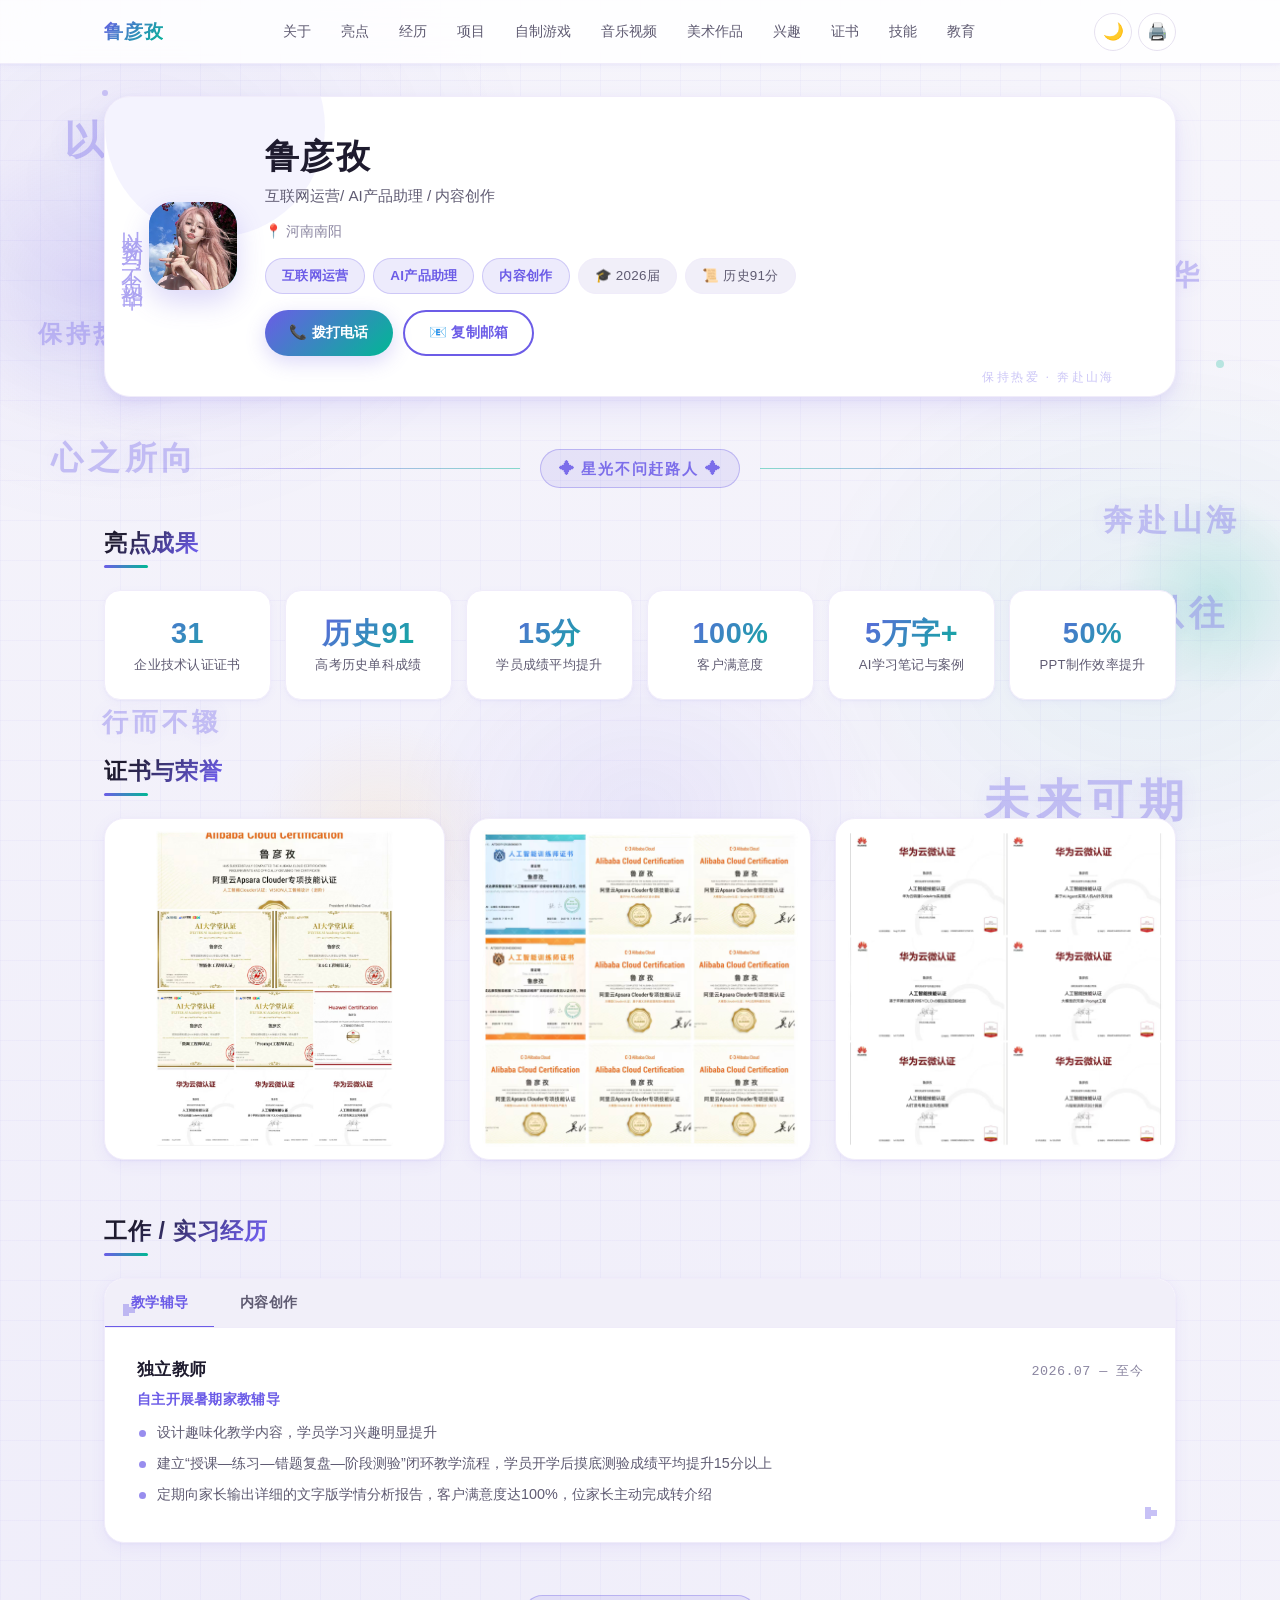
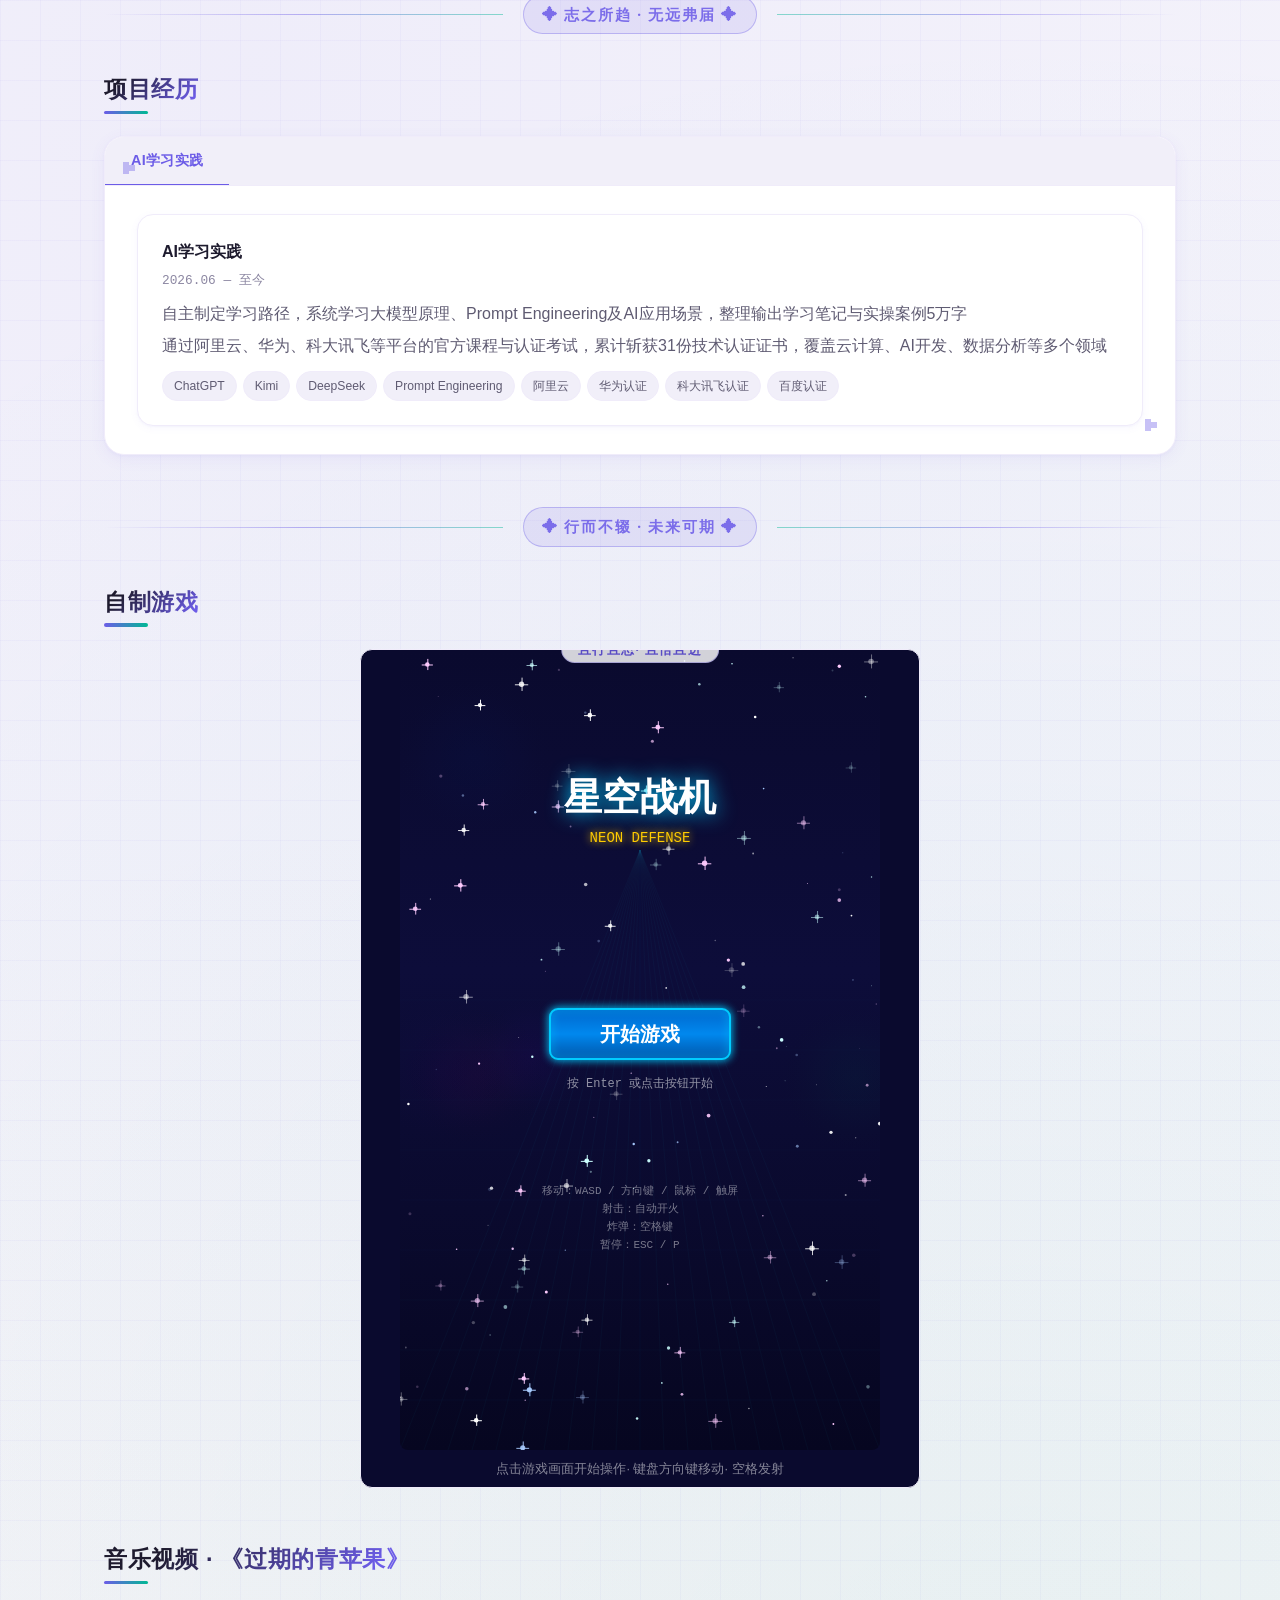
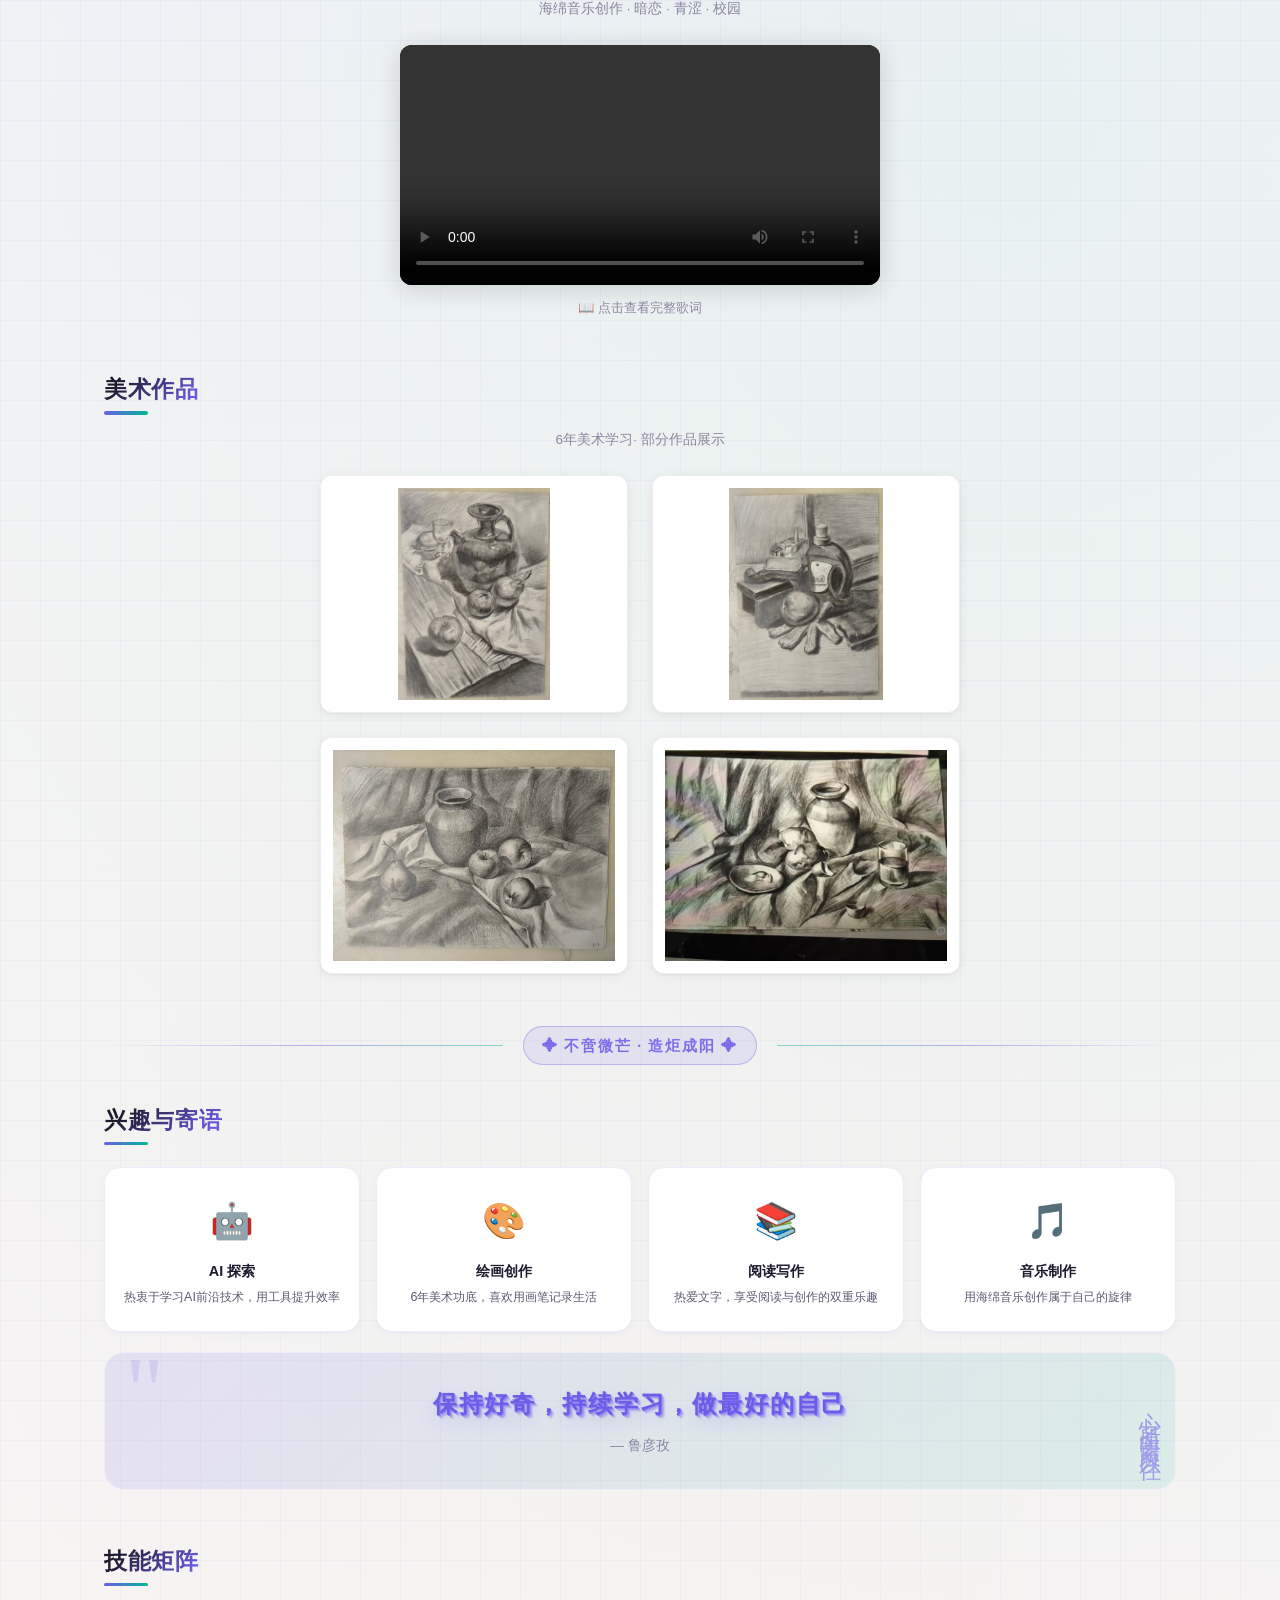
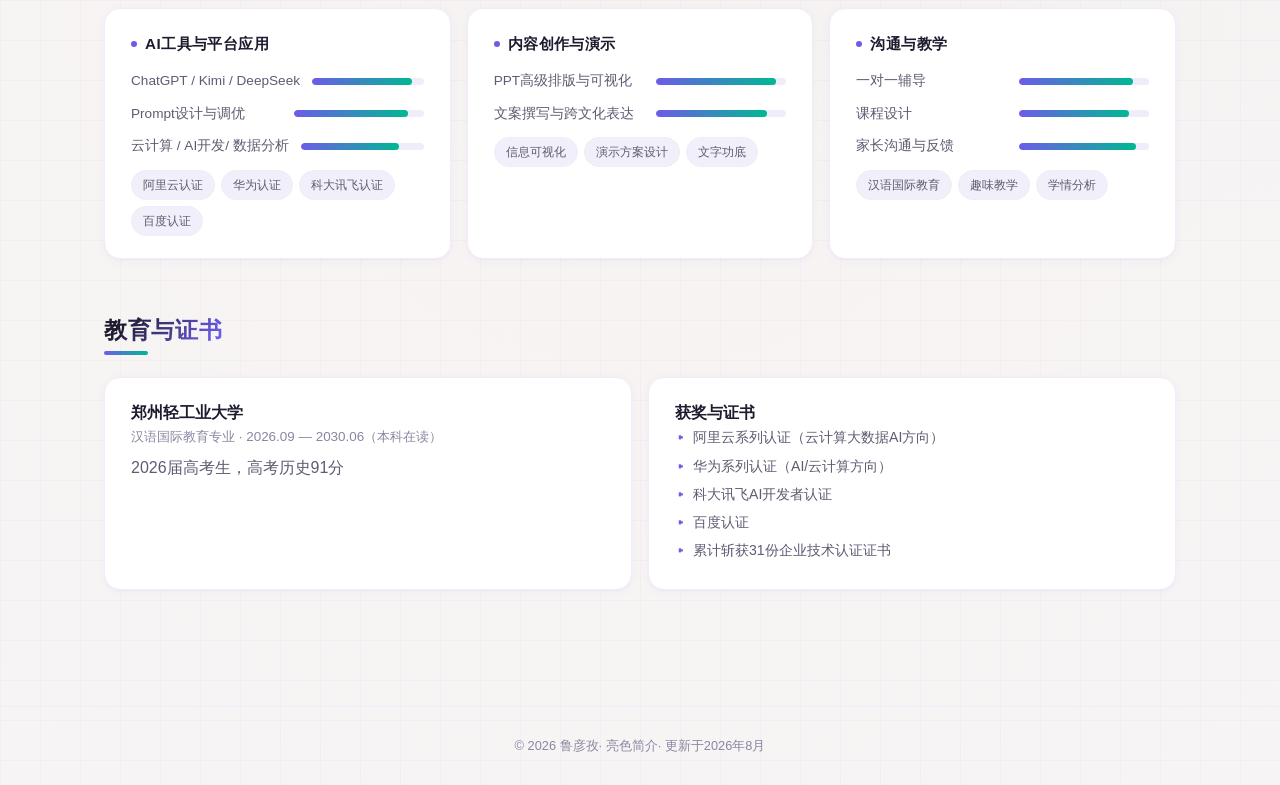
==== commit bb220bc9: "Add files via upload" ====
--- a/index.html
+++ b/index.html
@@ -2,14 +2,8 @@
 <html lang="zh-CN">
 <head>
     <meta charset="UTF-8">
-    <meta name="viewport" content="width=device-width, initial-scale=1.0, maximum-scale=5.0">
-    <meta name="description" content="鲁彦孜 - 互联网运营/AI产品助理/内容创作，个人作品集与博客">
-    <meta name="theme-color" content="#6c5ce7">
-    <meta name="format-detection" content="telephone=yes">
-    <meta http-equiv="X-UA-Compatible" content="IE=edge">
-    <link rel="preconnect" href="https://fonts.googleapis.com">
-    <link rel="dns-prefetch" href="https://fonts.googleapis.com">
-    <title>鲁彦孜 - 个人简介</title>
+    <meta name="viewport" content="width=device-width, initial-scale=1.0">
+    <title>鲁彦孜- 个人简介</title>
     <style>
         :root {
             --bg: #f7f6fb;
@@ -657,51 +651,6 @@
         }
         .section-title:hover::after { width: 100%; }
 
-        /* 大学名称横幅 */
-        .university-banner {
-            text-align: center;
-            padding: 20px 0 8px;
-            margin-bottom: 16px;
-            display: flex;
-            flex-direction: row;
-            align-items: center;
-            justify-content: center;
-            gap: 14px;
-        }
-        .university-logo {
-            width: 64px;
-            height: 64px;
-            object-fit: contain;
-            border-radius: 12px;
-            box-shadow: 0 2px 12px rgba(108, 92, 231, 0.2);
-        }
-        .university-name {
-            font-size: 2rem;
-            font-weight: 700;
-            letter-spacing: 0.12em;
-            background: linear-gradient(135deg, #6c5ce7, #a855f7, #6366f1);
-            -webkit-background-clip: text;
-            -webkit-text-fill-color: transparent;
-            background-clip: text;
-            text-shadow: none;
-            position: relative;
-            display: inline-block;
-            padding: 0 4px;
-        }
-        .university-name::after {
-            content: '';
-            position: absolute;
-            bottom: -4px;
-            left: 10%;
-            width: 80%;
-            height: 2px;
-            background: linear-gradient(90deg, transparent, #6c5ce7, #a855f7, transparent);
-            border-radius: 1px;
-        }
-        @media (max-width: 768px) {
-            .university-name { font-size: 1.5rem; }
-        }
-
         .hero {
             display: flex;
             flex-wrap: wrap;
@@ -724,70 +673,6 @@
             border-radius: 50%;
             background: var(--accent-glow);
             pointer-events: none;
-        }
-        /* Hero 右侧装饰元素 */
-        .hero-decor {
-            position: relative; z-index: 1;
-            display: flex; flex-direction: column; align-items: center; gap: 16px;
-            flex-shrink: 0;
-        }
-        .hero-decor-card {
-            background: linear-gradient(135deg, rgba(108,92,231,0.08), rgba(0,184,148,0.06));
-            border: 1px solid rgba(108,92,231,0.2);
-            border-radius: 16px;
-            padding: 18px 22px;
-            text-align: center;
-            backdrop-filter: blur(8px);
-            animation: decorFloat 4s ease-in-out infinite;
-        }
-        .hero-decor-card .decor-emoji { font-size: 2rem; display: block; margin-bottom: 6px; }
-        .hero-decor-card .decor-text { font-size: 0.82rem; color: var(--text-secondary); font-weight: 500; letter-spacing: 0.04em; }
-        .hero-decor-dots {
-            display: flex; gap: 12px; flex-wrap: wrap; justify-content: center;
-        }
-        .hero-decor-dot {
-            width: 10px; height: 10px; border-radius: 50%;
-            animation: dotPulse 2.5s ease-in-out infinite;
-        }
-        .hero-decor-dot:nth-child(1) { background: #6c5ce7; animation-delay: 0s; }
-        .hero-decor-dot:nth-child(2) { background: #00b894; animation-delay: 0.3s; }
-        .hero-decor-dot:nth-child(3) { background: #fdcb6e; animation-delay: 0.6s; }
-        .hero-decor-dot:nth-child(4) { background: #ff6b6b; animation-delay: 0.9s; }
-        .hero-decor-dot:nth-child(5) { background: #a78bfa; animation-delay: 1.2s; }
-        .hero-decor-star {
-            position: absolute; pointer-events: none;
-            font-size: 1.2rem; opacity: 0.6;
-            animation: starTwinkle 3s ease-in-out infinite;
-        }
-        .hero-decor-star:nth-child(1) { top: -10px; right: 20px; animation-delay: 0s; }
-        .hero-decor-star:nth-child(2) { top: 30px; right: -10px; animation-delay: 0.8s; font-size: 0.9rem; }
-        .hero-decor-star:nth-child(3) { bottom: 10px; right: 30px; animation-delay: 1.6s; font-size: 1rem; }
-        .hero-decor-ring {
-            position: absolute; pointer-events: none;
-            top: 50%; right: 0; transform: translateY(-50%);
-            width: 80px; height: 80px;
-            border: 2px dashed rgba(108,92,231,0.25);
-            border-radius: 50%;
-            animation: ringSpin 12s linear infinite;
-        }
-        @keyframes decorFloat {
-            0%,100% { transform: translateY(0); }
-            50% { transform: translateY(-8px); }
-        }
-        @keyframes dotPulse {
-            0%,100% { transform: scale(1); opacity: 0.6; }
-            50% { transform: scale(1.8); opacity: 1; }
-        }
-        @keyframes starTwinkle {
-            0%,100% { opacity: 0.3; transform: scale(0.8) rotate(0deg); }
-            50% { opacity: 0.8; transform: scale(1.2) rotate(15deg); }
-        }
-        @keyframes ringSpin {
-            0% { transform: translateY(-50%) rotate(0deg); }
-            100% { transform: translateY(-50%) rotate(360deg); }
-        }
-        @media (max-width: 768px) {
-            .hero-decor { display: none; }
         }
         .hero-avatar {
             width: 88px; height: 88px;
@@ -1122,74 +1007,60 @@
 
         .footer { text-align: center; padding: 28px 24px; color: var(--text-tertiary); font-size: 0.8rem; border-top: 1px solid var(--border-light); margin-top: 16px; }
 
-        /* 自制游戏 · 音乐视频 并排 */
-        .game-music-row { display: flex; gap: 48px; justify-content: center; align-items: stretch; flex-wrap: wrap; padding: 8px 0; }
-        .game-music-col { display: flex; flex-direction: column; align-items: center; flex: 1 1 0; min-width: 280px; max-width: 400px; }
-        .game-music-col-title { 
-            font-size: 1rem; font-weight: 700; color: var(--text); 
-            margin-bottom: 12px; text-align: center; letter-spacing: 0.05em;
-            display: flex; align-items: center; gap: 8px;
-        }
-        .game-music-col-title .col-icon { font-size: 1.2rem; }
-        /* 流动边框外层 */
-        .glow-border { 
-            border-radius: 16px; padding: 4px; width: 100%; flex: 1 1 auto; 
-            background: linear-gradient(90deg, #6c5ce7, #00b894, #fdcb6e, #ff6b6b, #a78bfa, #6c5ce7);
-            background-size: 300% 100%;
-            animation: flowingBorder 3s linear infinite;
-        }
-        .glow-border.music-glow {
-            background: linear-gradient(90deg, #a78bfa, #34d399, #fbbf24, #f472b6, #818cf8, #a78bfa);
-            background-size: 300% 100%;
-        }
-        @keyframes flowingBorder {
-            0% { background-position: 0% 50%; }
-            100% { background-position: 300% 50%; }
-        }
-        .game-wrapper { 
-            position: relative; display: flex; flex-direction: column; justify-content: center; align-items: center; 
-            background: #0a0a2e; border-radius: 12px; overflow: hidden; width: 100%; height: 100%;
-            box-shadow: 0 0 20px rgba(108,92,231,0.35), 0 0 50px rgba(108,92,231,0.18), 0 0 80px rgba(0,184,148,0.12), inset 0 0 30px rgba(108,92,231,0.06);
-        }
-        #gameContainer { position: relative; line-height: 0; width: 100%; z-index: 1; }
-        #gameCanvas { display: block; border-radius: 8px; width: 100% !important; height: auto !important; max-width: 100%; }
+        /* 自制游戏 */
+        .game-wrapper { position: relative; display: flex; flex-direction: column; justify-content: center; align-items: center; background: #0a0a2e; border-radius: 12px; overflow: hidden; max-width: 560px; margin: 0 auto; }
+        #gameContainer { position: relative; line-height: 0; }
+        #gameCanvas { display: block; border-radius: 8px; max-width: 100%; }
         #bombBtn { position: absolute; bottom: 20px; right: 20px; width: 64px; height: 64px; border-radius: 50%; border: 2px solid rgba(255,80,80,0.6); background: rgba(255,0,0,0.25); color: #fff; font-size: 0.75rem; font-weight: 700; cursor: pointer; letter-spacing: 1px; display: none; }
-        .game-overlay-hint { text-align: center; color: rgba(255,255,255,0.5); font-size: 0.75rem; padding: 8px 6px; }
-        .game-frame { width: 100%; max-width: 720px; display: block; border-radius: 8px; }
-        .music-wrapper { 
-            display: flex; flex-direction: column; align-items: center; background: #0a0a2e; border-radius: 12px; 
-            overflow: hidden; width: 100%; height: 100%; 
-            box-shadow: 0 0 20px rgba(167,139,250,0.35), 0 0 50px rgba(167,139,250,0.18), 0 0 80px rgba(52,211,153,0.12), inset 0 0 30px rgba(167,139,250,0.06);
-        }
-        .music-cover { width: 100%; cursor: pointer; flex: 1 1 auto; display: flex; }
-        .music-cover-bg {
-            position: relative; width: 100%; flex: 1 1 auto;
-            display: flex; flex-direction: column; align-items: center; justify-content: center;
-            background: linear-gradient(135deg, #1a1a2e 0%, #16213e 40%, #0f3460 70%, #1a1a2e 100%);
-            overflow: hidden; min-height: 480px;
-        }
-        .music-cover-bg::before {
-            content: ''; position: absolute; inset: 0;
-            background: radial-gradient(ellipse at 70% 30%, rgba(163,230,53,0.12) 0%, transparent 50%),
-                        radial-gradient(ellipse at 30% 70%, rgba(236,72,153,0.08) 0%, transparent 50%),
-                        radial-gradient(ellipse at 50% 50%, rgba(253,224,71,0.06) 0%, transparent 60%);
-        }
-        .music-cover-bg::after {
-            content: ''; position: absolute; inset: 0;
-            background: repeating-linear-gradient(0deg, transparent, transparent 2px, rgba(255,255,255,0.015) 2px, rgba(255,255,255,0.015) 4px);
-        }
-        .music-cover-apple { position: relative; z-index: 1; margin-bottom: 10px; animation: coverFloat 3s ease-in-out infinite; }
-        @keyframes coverFloat { 0%,100% { transform: translateY(0); } 50% { transform: translateY(-6px); } }
-        .music-cover-info { position: relative; z-index: 1; text-align: center; margin-bottom: 14px; }
-        .music-cover-title { color: #FDE68A; font-size: 1.15rem; font-weight: 700; letter-spacing: 0.06em; }
-        .music-cover-artist { color: rgba(255,255,255,0.55); font-size: 0.78rem; margin-top: 4px; }
-        .music-cover-tag { color: rgba(163,230,53,0.5); font-size: 0.7rem; margin-top: 6px; letter-spacing: 0.08em; }
-        .music-cover-play { position: relative; z-index: 1; display: flex; align-items: center; gap: 8px; padding: 8px 20px; border-radius: 20px; background: rgba(255,255,255,0.06); border: 1px solid rgba(255,255,255,0.12); transition: all 0.25s; }
-        .music-cover:hover .music-cover-play { background: rgba(255,255,255,0.1); border-color: rgba(163,230,53,0.4); }
-        .music-cover-play-icon { width: 28px; height: 28px; border-radius: 50%; background: rgba(163,230,53,0.2); color: #A3E635; display: flex; align-items: center; justify-content: center; font-size: 11px; transition: all 0.25s; }
-        .music-cover:hover .music-cover-play-icon { background: rgba(163,230,53,0.35); transform: scale(1.1); }
-        .music-cover-play span { color: rgba(255,255,255,0.5); font-size: 0.78rem; }
-        .music-video { width: 100%; flex: 1 1 auto; display: block; object-fit: contain; }
+        .game-overlay-hint { text-align: center; color: rgba(255,255,255,0.5); font-size: 0.8rem; padding: 8px 0; }
+        /* ========== 音乐视频 ========== */
+        .music-area { max-width: 480px; margin: 0 auto; }
+        .music-area video {
+            width: 100%; display: block; border-radius: 12px;
+            box-shadow: 0 4px 24px rgba(0,0,0,0.15); background: #000;
+        }
+        .music-area .music-hint {
+            text-align: center; margin-top: 12px;
+            color: var(--text-tertiary); font-size: 0.82rem;
+            cursor: pointer; transition: color 0.2s;
+        }
+        .music-area .music-hint:hover { color: var(--accent); }
+
+        /* 完整歌词弹窗 */
+        .lyrics-modal {
+            display: none; position: fixed; inset: 0; z-index: 999;
+            background: rgba(0,0,0,0.7); backdrop-filter: blur(8px);
+            align-items: center; justify-content: center; padding: 20px;
+        }
+        .lyrics-modal.show { display: flex; animation: fadeIn 0.3s ease; }
+        @keyframes fadeIn { from { opacity: 0; } to { opacity: 1; } }
+        .lyrics-modal-box {
+            background: #fff; border-radius: 16px; padding: 32px 28px 40px;
+            max-width: 420px; width: 100%; max-height: 70vh; overflow-y: auto;
+            position: relative; box-shadow: 0 20px 60px rgba(0,0,0,0.3);
+        }
+        .lyrics-modal-box h3 {
+            text-align: center; margin: 0 0 24px; font-size: 1.05rem;
+            color: var(--accent); letter-spacing: 0.1em;
+        }
+        .lyrics-modal-box .lyric-line {
+            padding: 8px 12px; text-align: center;
+            color: var(--text-secondary); font-size: 0.9rem;
+            border-radius: 8px; margin-bottom: 2px;
+            cursor: pointer; transition: all 0.2s;
+        }
+        .lyrics-modal-box .lyric-line:hover { background: #f5f3ff; color: var(--accent); }
+        .lyrics-modal-box .lyric-line.active {
+            color: var(--accent); font-weight: 700; font-size: 0.95rem;
+            background: #f5f3ff;
+        }
+        .lyrics-modal-box .lyric-empty { visibility: hidden; }
+        .lyrics-modal-close {
+            position: absolute; top: 12px; right: 16px;
+            background: none; border: none; font-size: 1.2rem;
+            cursor: pointer; color: var(--text-tertiary);
+        }
+        .lyrics-modal-close:hover { color: var(--text); }
 
         /* 美术作品 */
         .section-subtitle { text-align: center; color: var(--text-tertiary); font-size: 0.85rem; margin-bottom: 24px; margin-top: -8px; }
@@ -1209,108 +1080,6 @@
         }
         .art-card img { 
             width: 100%; aspect-ratio: 4/3; object-fit: contain; display: block;
-        }
-
-        /* ========== 侧边跟随小天使 (SVG) ========== */
-        .side-girl {
-            position: fixed;
-            right: 14px;
-            top: 50%;
-            z-index: 100;
-            pointer-events: none;
-            transition: top 0.6s cubic-bezier(0.25, 0.46, 0.45, 0.94);
-            animation: girlFloat 5s ease-in-out infinite;
-            width: 90px;
-            height: 140px;
-        }
-        @keyframes girlFloat {
-            0%, 100% { transform: translateY(0); }
-            50% { transform: translateY(-14px); }
-        }
-        /* 光环 */
-        .girl-aura {
-            position: absolute;
-            top: 50%; left: 50%;
-            transform: translate(-50%, -50%);
-            width: 90px; height: 130px;
-            border-radius: 50%;
-            background: radial-gradient(ellipse, var(--girl-color, rgba(108,92,231,0.18)) 0%, transparent 70%);
-            transition: background 0.6s;
-            animation: auraPulse 3s ease-in-out infinite;
-        }
-        @keyframes auraPulse {
-            0%, 100% { opacity: 0.5; transform: translate(-50%, -50%) scale(1); }
-            50% { opacity: 0.9; transform: translate(-50%, -50%) scale(1.2); }
-        }
-        /* SVG 容器 */
-        .girl-svg {
-            position: relative;
-            z-index: 2;
-            width: 90px;
-            height: 140px;
-            filter: drop-shadow(0 4px 12px rgba(108,92,231,0.15));
-            transition: filter 0.6s;
-        }
-        /* 头发渐变 */
-        .girl-hair-grad {
-            stop-color: #F9D56E;
-        }
-        .girl-hair-grad-end {
-            stop-color: #D4993A;
-        }
-        /* 翅膀闪烁 */
-        .girl-wing {
-            animation: wingShimmer 3s ease-in-out infinite;
-        }
-        .girl-wing.right-wing {
-            animation-delay: 1.5s;
-        }
-        @keyframes wingShimmer {
-            0%, 100% { opacity: 0.75; }
-            50% { opacity: 1; }
-        }
-        /* 魔法棒星星闪烁 */
-        .girl-star {
-            animation: starTwinkle 1.5s ease-in-out infinite;
-            transform-origin: center;
-        }
-        @keyframes starTwinkle {
-            0%, 100% { opacity: 0.7; transform: scale(1); }
-            50% { opacity: 1; transform: scale(1.3); }
-        }
-        /* —— 滚动换姿势（由JS控制SVG transform） —— */
-        .girl-arm-right, .girl-arm-left { transition: transform 0.6s cubic-bezier(0.34, 1.56, 0.64, 1); }
-        .girl-head { transition: transform 0.6s ease; }
-        /* 粒子装饰 */
-        .girl-particles {
-            position: absolute;
-            top: 0; left: 0;
-            width: 100%; height: 100%;
-            pointer-events: none;
-            z-index: 3;
-        }
-        .girl-particle {
-            position: absolute;
-            width: 5px; height: 5px;
-            border-radius: 50%;
-            animation: particleFloat 2.5s ease-in-out infinite;
-            transition: background 0.6s;
-            box-shadow: 0 0 6px currentColor;
-        }
-        .girl-particle:nth-child(1) { top: 5%; left: 8%; animation-delay: 0s; }
-        .girl-particle:nth-child(2) { top: 18%; right: 5%; animation-delay: 0.5s; }
-        .girl-particle:nth-child(3) { top: 40%; left: 2%; animation-delay: 1s; }
-        .girl-particle:nth-child(4) { top: 55%; right: 8%; animation-delay: 1.5s; }
-        .girl-particle:nth-child(5) { top: 75%; left: 10%; animation-delay: 2s; }
-        .girl-particle:nth-child(6) { top: 30%; left: 15%; animation-delay: 0.7s; }
-        .girl-particle:nth-child(7) { top: 65%; right: 2%; animation-delay: 1.8s; }
-        .girl-particle:nth-child(8) { top: 88%; left: 5%; animation-delay: 2.3s; }
-        @keyframes particleFloat {
-            0%, 100% { opacity: 0; transform: translateY(0) scale(0.5); }
-            50% { opacity: 0.9; transform: translateY(-12px) scale(1.2); }
-        }
-        @media (max-width: 768px) {
-            .side-girl { display: none; }
         }
 
         .back-to-top {
@@ -1351,55 +1120,6 @@
             .highlights { grid-template-columns: repeat(2, 1fr); gap: 10px; }
             .tab-btn { padding: 10px 16px; font-size: 0.8rem; }
             .tab-panel { padding: 18px 16px; }
-            /* 游戏/音乐堆叠 */
-            .game-music-row { flex-direction: column; }
-            .game-music-row .glow-border { max-width: 100%; }
-            /* 触控友好 */
-            button, .btn, .tab-btn, .icon-btn, a[role="button"] {
-                min-height: 44px;
-                min-width: 44px;
-                -webkit-tap-highlight-color: transparent;
-            }
-            /* 流式布局 */
-            .main-content { padding: 12px; }
-            .navbar { padding: 10px 16px; }
-            .navbar h1 { font-size: 1rem; }
-            /* 美术作品 */
-            .art-grid { grid-template-columns: repeat(2, 1fr); gap: 12px; }
-            .art-grid img { width: 100%; height: auto; }
-            /* 教育证书 */
-            .edu-grid, .cert-grid { grid-template-columns: 1fr; }
-            /* 项目卡片 */
-            .project-grid { grid-template-columns: 1fr; }
-            /* 技能分类 */
-            .skill-grid { grid-template-columns: repeat(2, 1fr); gap: 12px; }
-            /* 趣味道具 */
-            .interest-grid { grid-template-columns: repeat(2, 1fr); gap: 12px; }
-        }
-
-        @media (max-width: 480px) {
-            .hero { padding: 20px 14px; }
-            .hero-avatar { width: 60px; height: 60px; border-radius: 14px; font-size: 1.4rem; }
-            .hero h2 { font-size: 1.3rem; }
-            .highlights { grid-template-columns: 1fr; gap: 8px; }
-            .highlight-card { padding: 12px; }
-            .tab-btn { padding: 8px 12px; font-size: 0.75rem; }
-            .section-title { font-size: 1.2rem; }
-            .skill-grid { grid-template-columns: 1fr; }
-            .interest-grid { grid-template-columns: 1fr; }
-            .art-grid { grid-template-columns: 1fr; }
-            .back-to-top { bottom: 20px; right: 20px; width: 40px; height: 40px; font-size: 1rem; }
-            .university-banner h2 { font-size: 1.3rem; }
-        }
-
-        /* 尊重用户偏好 */
-        @media (prefers-reduced-motion: reduce) {
-            *, *::before, *::after {
-                animation-duration: 0.01ms !important;
-                animation-iteration-count: 1 !important;
-                transition-duration: 0.01ms !important;
-            }
-            .glow-border::before { animation: none; }
         }
     </style>
 </head>
@@ -1437,7 +1157,8 @@
                 <a href="#highlights">亮点</a>
                 <a href="#experience">经历</a>
                 <a href="#projects">项目</a>
-                <a href="#game">自制游戏 · 音乐</a>
+                <a href="#game">自制游戏</a>
+                <a href="#music">音乐视频</a>
                 <a href="#art">美术作品</a>
                 <a href="#interests">兴趣</a>
                 <a href="#gallery">证书</a>
@@ -1452,39 +1173,17 @@
     </nav>
 
     <main class="main-content" id="mainContent">
-        <div class="university-banner">
-            <img src="i.png" alt="学校标识" class="university-logo" loading="lazy">
-            <span class="university-name">郑州轻工业大学</span>
-        </div>
         <section id="hero">
             <div class="hero card-accent quote-border quote-left" data-quote="以梦为马 不负韶华">
-                <div class="hero-avatar" aria-hidden="true"><img src="c.jpg" alt="鲁彦孜头像" loading="lazy"></div>
+                <div class="hero-avatar" aria-hidden="true"><img src="c.jpg" alt="鲁彦孜头像"></div>
                 <div class="hero-info">
                     <h1>鲁彦孜</h1>
                     <p class="subtitle">互联网运营/ AI产品助理 / 内容创作</p>
                     <p class="location">📍 河南南阳</p>
                     <div class="badge-group" id="heroBadges"></div>
                     <div style="display:flex;gap:10px;flex-wrap:wrap;">
-                        <button class="btn btn-primary" id="callPhoneBtn">📞 拨打电话</button>
+                        <a href="tel:15713776827" class="btn btn-primary">📞 拨打电话</a>
                         <button class="btn btn-outline" id="copyEmailBtn">📧 复制邮箱</button>
-                    </div>
-                </div>
-                <!-- 右侧装饰区域 -->
-                <div class="hero-decor">
-                    <div class="hero-decor-ring"></div>
-                    <span class="hero-decor-star">✨</span>
-                    <span class="hero-decor-star">⭐</span>
-                    <span class="hero-decor-star">💫</span>
-                    <div class="hero-decor-card">
-                        <span class="decor-emoji">🚀</span>
-                        <span class="decor-text">31项认证 · 5万字笔记</span>
-                    </div>
-                    <div class="hero-decor-dots">
-                        <div class="hero-decor-dot"></div>
-                        <div class="hero-decor-dot"></div>
-                        <div class="hero-decor-dot"></div>
-                        <div class="hero-decor-dot"></div>
-                        <div class="hero-decor-dot"></div>
                     </div>
                 </div>
                 <!-- Hero 环形寄语 -->
@@ -1523,66 +1222,33 @@
         <div class="quote-divider"><span class="quote-divider-text">✦ 行而不辍 · 未来可期 ✦</span></div>
 
         <section id="game">
-            <h2 class="section-title">自制游戏 · 音乐视频</h2>
-            <div class="game-music-row">
-                <div class="game-music-col">
-                    <div class="game-music-col-title"><span class="col-icon">🎵</span> 音乐视频</div>
-                    <div class="glow-border music-glow">
-                    <div class="music-wrapper">
-                        <div class="music-cover" id="musicCover">
-                            <div class="music-cover-bg">
-                                <div class="music-cover-apple">
-                                    <svg viewBox="0 0 120 140" width="70" height="82">
-                                        <defs>
-                                            <radialGradient id="appleGrad" cx="40%" cy="35%">
-                                                <stop offset="0%" stop-color="#A3E635"/>
-                                                <stop offset="60%" stop-color="#65A30D"/>
-                                                <stop offset="100%" stop-color="#4D7C0F"/>
-                                            </radialGradient>
-                                            <radialGradient id="appleShine" cx="30%" cy="25%">
-                                                <stop offset="0%" stop-color="rgba(255,255,255,0.5)"/>
-                                                <stop offset="100%" stop-color="rgba(255,255,255,0)"/>
-                                            </radialGradient>
-                                        </defs>
-                                        <ellipse cx="60" cy="70" rx="28" ry="32" fill="url(#appleGrad)"/>
-                                        <ellipse cx="60" cy="70" rx="28" ry="32" fill="url(#appleShine)"/>
-                                        <path d="M60,38 Q70,20 82,14" stroke="#65A30D" stroke-width="3" fill="none" stroke-linecap="round"/>
-                                        <ellipse cx="62" cy="16" rx="8" ry="5" fill="#4ADE80" transform="rotate(-20 62 16)"/>
-                                        <path d="M62,11 Q68,5 66,0" stroke="#65A30D" stroke-width="2" fill="none" stroke-linecap="round"/>
-                                        <ellipse cx="54" cy="48" rx="3" ry="2" fill="rgba(255,255,255,0.25)"/>
-                                    </svg>
-                                </div>
-                                <div class="music-cover-info">
-                                    <div class="music-cover-title">《过期的青苹果》</div>
-                                    <div class="music-cover-artist">海绵音乐</div>
-                                    <div class="music-cover-tag">暗恋 · 青涩 · 校园</div>
-                                </div>
-                                <div class="music-cover-play">
-                                    <div class="music-cover-play-icon">▶</div>
-                                    <span>点击播放</span>
-                                </div>
-                            </div>
-                        </div>
-                        <video class="music-video" id="musicVideo" controls style="display:none;">
-                            <source src="青苹果.mp4" type="video/mp4">
-                            您的浏览器不支持视频播放
-                        </video>
-                    </div>
-                    </div>
+            <h2 class="section-title">自制游戏</h2>
+            <div class="game-wrapper quote-border-enhanced" data-quote="且行且思· 且悟且进">
+                <div id="gameContainer">
+                    <canvas id="gameCanvas"></canvas>
                 </div>
-                <div class="game-music-col">
-                    <div class="game-music-col-title"><span class="col-icon">🎮</span> 自制游戏</div>
-                    <div class="glow-border">
-                    <div class="game-wrapper">
-                        <div id="gameContainer">
-                            <canvas id="gameCanvas"></canvas>
-                        </div>
-                        <button id="bombBtn" ontouchstart="">BOMB</button>
-                    </div>
-                    </div>
-                </div>
+                <button id="bombBtn" ontouchstart="">BOMB</button>
+                <div class="game-overlay-hint">点击游戏画面开始操作· 键盘方向键移动· 空格发射</div>
             </div>
         </section>
+
+        <section id="music">
+            <h2 class="section-title">音乐视频 · 《过期的青苹果》</h2>
+            <p class="section-subtitle">海绵音乐创作 · 暗恋 · 青涩 · 校园</p>
+            <div class="music-area">
+                <video id="musicVideo" controls playsinline preload="auto" src="qingpingguo.mp4"></video>
+                <p class="music-hint" id="musicHint">📖 点击查看完整歌词</p>
+            </div>
+        </section>
+
+        <!-- 完整歌词弹窗 -->
+        <div class="lyrics-modal" id="lyricsModal">
+            <div class="lyrics-modal-box">
+                <button class="lyrics-modal-close" id="lyricsModalClose">✕</button>
+                <h3>《过期的青苹果》— 完整歌词</h3>
+                <div id="lyricsModalContent"></div>
+            </div>
+        </div>
 
         <section id="art">
             <h2 class="section-title">美术作品</h2>
@@ -1593,16 +1259,6 @@
                 <div class="art-card"><img src="g.jpg" alt="美术作品3" loading="lazy" onclick="openLightbox(this.src)"></div>
                 <div class="art-card"><img src="h.jpg" alt="美术作品4" loading="lazy" onclick="openLightbox(this.src)"></div>
             </div>
-        </section>
-
-        <section id="skills">
-            <h2 class="section-title">技能矩阵</h2>
-            <div class="skill-grid" id="skillGrid"></div>
-        </section>
-
-        <section id="education">
-            <h2 class="section-title">教育与证书</h2>
-            <div class="edu-cert-grid" id="eduCertGrid"></div>
         </section>
 
         <!-- 寄语分隔线-->
@@ -1637,176 +1293,21 @@
                 <p class="motto-author">— 鲁彦孜</p>
             </div>
         </section>
+
+        <section id="skills">
+            <h2 class="section-title">技能矩阵</h2>
+            <div class="skill-grid" id="skillGrid"></div>
+        </section>
+
+        <section id="education">
+            <h2 class="section-title">教育与证书</h2>
+            <div class="edu-cert-grid" id="eduCertGrid"></div>
+        </section>
     </main>
 
     <footer class="footer">
         <p>© 2026 鲁彦孜· 亮色简介· 更新于2026年8月</p>
     </footer>
-
-    <!-- 侧边小天使 -->
-    <div class="side-girl" id="sideGirl">
-        <div class="girl-aura"></div>
-        <svg class="girl-svg" viewBox="0 0 100 140" xmlns="http://www.w3.org/2000/svg" id="girlSvg">
-            <defs>
-                <linearGradient id="hairGrad" x1="0" y1="0" x2="0" y2="1">
-                    <stop offset="0%" stop-color="#FFF8DC"/>
-                    <stop offset="25%" stop-color="#FFE066"/>
-                    <stop offset="55%" stop-color="#FFD700"/>
-                    <stop offset="80%" stop-color="#FFB300"/>
-                    <stop offset="100%" stop-color="#E6A800"/>
-                </linearGradient>
-                <linearGradient id="hairGrad2" x1="0" y1="0" x2="1" y2="1">
-                    <stop offset="0%" stop-color="#FFF8DC"/>
-                    <stop offset="40%" stop-color="#FFD700"/>
-                    <stop offset="75%" stop-color="#FFB300"/>
-                    <stop offset="100%" stop-color="#CC9200"/>
-                </linearGradient>
-                <linearGradient id="dressGrad" x1="0" y1="0" x2="0" y2="1">
-                    <stop offset="0%" stop-color="var(--dress-light, #A78BFA)"/>
-                    <stop offset="50%" stop-color="var(--dress-mid, #8B5CF6)"/>
-                    <stop offset="100%" stop-color="var(--dress-dark, #6D28D9)"/>
-                </linearGradient>
-                <linearGradient id="wingGradL" x1="1" y1="0" x2="0" y2="1">
-                    <stop offset="0%" stop-color="#FFFFFF"/>
-                    <stop offset="60%" stop-color="#F0E6FF"/>
-                    <stop offset="100%" stop-color="#E0D0F8"/>
-                </linearGradient>
-                <linearGradient id="wingGradR" x1="0" y1="0" x2="1" y2="1">
-                    <stop offset="0%" stop-color="#FFFFFF"/>
-                    <stop offset="60%" stop-color="#F0E6FF"/>
-                    <stop offset="100%" stop-color="#E0D0F8"/>
-                </linearGradient>
-                <radialGradient id="haloGlow" cx="50%" cy="50%">
-                    <stop offset="0%" stop-color="#FDE68A" stop-opacity="0.8"/>
-                    <stop offset="50%" stop-color="#FCD34D" stop-opacity="0.3"/>
-                    <stop offset="100%" stop-color="#FCD34D" stop-opacity="0"/>
-                </radialGradient>
-                <radialGradient id="blushGrad" cx="50%" cy="50%">
-                    <stop offset="0%" stop-color="#FCA5A5" stop-opacity="0.7"/>
-                    <stop offset="100%" stop-color="#FCA5A5" stop-opacity="0"/>
-                </radialGradient>
-                <filter id="softGlow">
-                    <feGaussianBlur stdDeviation="1.5" result="blur"/>
-                    <feMerge><feMergeNode in="blur"/><feMergeNode in="SourceGraphic"/></feMerge>
-                </filter>
-            </defs>
-            
-            <!-- 光环 -->
-            <ellipse cx="50" cy="12" rx="26" ry="8" fill="url(#haloGlow)"/>
-            <ellipse cx="50" cy="12" rx="17" ry="5" fill="none" stroke="#FBBF24" stroke-width="1.2" opacity="0.7" filter="url(#softGlow)"/>
-            
-            <!-- 天使翅膀 -->
-            <g class="girl-wing" opacity="0.85">
-                <path d="M22,40 Q8,22 6,38 Q2,30 8,46 Q3,40 11,54 Q5,48 14,62 Q9,56 18,72 Q13,65 22,78" 
-                      fill="url(#wingGradL)" stroke="#D8C8F0" stroke-width="0.4"/>
-                <path d="M22,42 Q10,28 9,42 Q5,36 11,50 Q7,44 14,56 Q9,50 16,64 Q12,58 20,74" 
-                      fill="white" opacity="0.5"/>
-            </g>
-            <g class="girl-wing right-wing" opacity="0.85">
-                <path d="M78,40 Q92,22 94,38 Q98,30 92,46 Q97,40 89,54 Q95,48 86,62 Q91,56 82,72 Q87,65 78,78" 
-                      fill="url(#wingGradR)" stroke="#D8C8F0" stroke-width="0.4"/>
-                <path d="M78,42 Q90,28 91,42 Q95,36 89,50 Q93,44 86,56 Q91,50 84,64 Q88,58 80,74" 
-                      fill="white" opacity="0.5"/>
-            </g>
-            
-            <!-- 背后长发 -->
-            <path d="M30,36 Q28,52 27,68 Q26,80 28,92 Q24,82 22,68 Q20,52 24,36 Z" fill="url(#hairGrad)"/>
-            <path d="M70,36 Q72,52 73,68 Q74,80 72,92 Q76,82 78,68 Q80,52 76,36 Z" fill="url(#hairGrad)"/>
-            
-            <!-- 身体/裙子 -->
-            <g id="dressGroup">
-                <path d="M35,52 L34,60 Q30,78 26,92 Q30,98 50,98 Q70,98 74,92 Q70,78 66,60 L65,52 Z" 
-                      fill="url(#dressGrad)" id="dressPath"/>
-                <!-- 裙子褶皱 -->
-                <path d="M40,58 Q42,70 38,86" fill="none" stroke="rgba(255,255,255,0.25)" stroke-width="0.8"/>
-                <path d="M50,56 Q50,72 50,94" fill="none" stroke="rgba(255,255,255,0.2)" stroke-width="0.8"/>
-                <path d="M60,58 Q58,70 62,86" fill="none" stroke="rgba(255,255,255,0.25)" stroke-width="0.8"/>
-                <!-- 裙摆花边 -->
-                <path d="M28,92 Q32,88 36,92 Q40,96 44,92 Q48,88 52,92 Q56,96 60,92 Q64,88 68,92 Q72,96 72,92" 
-                      fill="none" stroke="rgba(255,255,255,0.35)" stroke-width="1.5" stroke-linecap="round"/>
-                <!-- 领口蝴蝶结 -->
-                <circle cx="50" cy="52" r="3" fill="rgba(255,255,255,0.5)"/>
-                <path d="M46,52 Q42,48 40,50 Q42,52 46,52" fill="rgba(255,255,255,0.3)"/>
-                <path d="M54,52 Q58,48 60,50 Q58,52 54,52" fill="rgba(255,255,255,0.3)"/>
-            </g>
-            
-            <!-- 腿 -->
-            <path d="M44,98 L43,110 Q43,112 45,112 L47,112 Q48,112 48,110 L48,98" fill="#FDDCB5"/>
-            <path d="M52,98 L52,110 Q52,112 53,112 L55,112 Q57,112 57,110 L56,98" fill="#FDDCB5"/>
-            <!-- 小鞋子 -->
-            <ellipse cx="45" cy="112" rx="4" ry="2" fill="#F8A5C2"/>
-            <ellipse cx="55" cy="112" rx="4" ry="2" fill="#F8A5C2"/>
-            
-            <!-- 左手臂 -->
-            <g id="girlArmLeft">
-                <path d="M34,54 Q28,60 26,68 Q27,66 30,62 Q32,58 36,56" fill="#FDDCB5"/>
-            </g>
-            
-            <!-- 右手臂 + 魔法棒 -->
-            <g id="girlArmRight">
-                <path d="M66,54 Q72,58 74,62 Q73,60 70,58 Q68,56 65,55" fill="#FDDCB5"/>
-                <g filter="url(#softGlow)">
-                    <line x1="74" y1="62" x2="82" y2="52" stroke="#D4A574" stroke-width="1.5" stroke-linecap="round"/>
-                    <g class="girl-star">
-                        <polygon points="82,46 83.5,49.5 87,50 84.5,52.5 85,56 82,54 79,56 79.5,52.5 77,50 80.5,49.5" 
-                                 fill="#FDE68A" stroke="#F59E0B" stroke-width="0.4"/>
-                    </g>
-                </g>
-            </g>
-            
-            <!-- 头部 -->
-            <g class="girl-head">
-            <circle cx="50" cy="38" r="18" fill="#FEF0D5"/>
-            
-            <!-- 头发 - 蓬松天使发顶 -->
-            <path d="M28,40 Q26,16 38,10 Q50,6 62,10 Q74,16 72,40 Q72,22 62,12 Q50,8 38,12 Q28,22 28,40 Z" 
-                  fill="url(#hairGrad2)"/>
-            <!-- 刘海 - 弧形刘海 -->
-            <path d="M30,36 Q28,28 34,22 Q40,16 50,15 Q60,16 66,22 Q72,28 70,36 Q68,26 60,20 Q50,17 40,20 Q32,26 30,36 Z" 
-                  fill="url(#hairGrad2)"/>
-            <!-- 侧发卷 - 柔美卷发 -->
-            <path d="M28,40 Q24,46 24,56 Q24,64 28,70 Q30,60 30,50 Q30,44 30,40" fill="url(#hairGrad)"/>
-            <path d="M72,40 Q76,46 76,56 Q76,64 72,70 Q70,60 70,50 Q70,44 70,40" fill="url(#hairGrad)"/>
-            <!-- 发饰 - 小蝴蝶结 -->
-            <path d="M47,15 Q44,12 42,14 Q44,15 47,15" fill="#FFB3C1" opacity="0.9"/>
-            <path d="M53,15 Q56,12 58,14 Q56,15 53,15" fill="#FFB3C1" opacity="0.9"/>
-            <circle cx="50" cy="15" r="2" fill="#FFD700"/>
-            
-            <!-- 眼睛 -->
-            <g>
-                <ellipse cx="43" cy="38" rx="3.5" ry="4" fill="#2D1B0E"/>
-                <ellipse cx="57" cy="38" rx="3.5" ry="4" fill="#2D1B0E"/>
-            </g>
-            <!-- 眼睛高光 -->
-            <circle cx="44" cy="36.5" r="1.8" fill="white"/>
-            <circle cx="42" cy="38.5" r="0.8" fill="white"/>
-            <circle cx="58" cy="36.5" r="1.8" fill="white"/>
-            <circle cx="56" cy="38.5" r="0.8" fill="white"/>
-            <!-- 睫毛 -->
-            <path d="M39,35 Q40,33 42,34" fill="none" stroke="#2D1B0E" stroke-width="0.6" stroke-linecap="round"/>
-            <path d="M61,35 Q60,33 58,34" fill="none" stroke="#2D1B0E" stroke-width="0.6" stroke-linecap="round"/>
-            
-            <!-- 腮红 -->
-            <ellipse cx="37" cy="42" rx="5" ry="3" fill="url(#blushGrad)"/>
-            <ellipse cx="63" cy="42" rx="5" ry="3" fill="url(#blushGrad)"/>
-            
-            <!-- 嘴巴（甜美微笑） -->
-            <path d="M47,44 Q50,47 53,44" fill="none" stroke="#F472B6" stroke-width="1.2" stroke-linecap="round"/>
-            <!-- 小舌头 -->
-            <path d="M49,44.5 Q50,46 51,44.5" fill="#FCA5A5" opacity="0.5"/>
-            </g>
-        </svg>
-        <div class="girl-particles" id="girlParticles">
-            <div class="girl-particle"></div>
-            <div class="girl-particle"></div>
-            <div class="girl-particle"></div>
-            <div class="girl-particle"></div>
-            <div class="girl-particle"></div>
-            <div class="girl-particle"></div>
-            <div class="girl-particle"></div>
-            <div class="girl-particle"></div>
-        </div>
-    </div>
 
     <button class="back-to-top" id="backToTop" aria-label="返回页面顶部">↑</button>
 
@@ -1923,14 +1424,6 @@
                 });
             });
 
-            // 拨打电话 - 弹出确认框
-            document.getElementById('callPhoneBtn').addEventListener('click', () => {
-                const phone = '15713776827';
-                if (confirm('拨打电话\n\n' + phone + '\n\n点击"确定"开始拨号')) {
-                    window.location.href = 'tel:' + phone;
-                }
-            });
-
             // 返回顶部
             const backToTop = document.getElementById('backToTop');
             window.addEventListener('scroll', () => {
@@ -2053,27 +1546,94 @@
             };
         })();
     </script>
-    <script src="js/bundle.js" defer></script>
-    <!-- 音乐封面点击切换 -->
+    <!-- 歌词弹窗 -->
     <script>
     (function() {
-        var cover = document.getElementById('musicCover');
         var video = document.getElementById('musicVideo');
-        if (!cover || !video) return;
-        cover.addEventListener('click', function() {
-            cover.style.display = 'none';
-            video.style.display = 'block';
-            video.play();
+        var hint = document.getElementById('musicHint');
+        var modal = document.getElementById('lyricsModal');
+        var close = document.getElementById('lyricsModalClose');
+        var content = document.getElementById('lyricsModalContent');
+        if (!video || !modal) return;
+
+        var LYRICS = [
+            {t: 8,  text: '走廊转角的对视'},
+            {t: 12, text: '心跳漏了半拍'},
+            {t: 16, text: '书包带轻轻碰撞'},
+            {t: 20, text: '夏天的风都甜了'},
+            {t: 24, text: ''},
+            {t: 28, text: '我偷偷望你一眼'},
+            {t: 33, text: '你也刚好回头'},
+            {t: 38, text: '四目相对的瞬间'},
+            {t: 43, text: '世界都静止了'},
+            {t: 48, text: ''},
+            {t: 52, text: '预副歌：'},
+            {t: 55, text: '我把心事折成纸飞机'},
+            {t: 60, text: '却不敢飞向你'},
+            {t: 65, text: ''},
+            {t: 68, text: '🎵 间奏 🎵'},
+            {t: 72, text: ''},
+            {t: 75, text: '副歌：'},
+            {t: 78, text: '大雨淋湿了青春'},
+            {t: 82, text: '你撑伞从我身旁走过'},
+            {t: 87, text: '我却没勇气开口'},
+            {t: 92, text: ''},
+            {t: 96, text: '那句藏了很久的喜欢'},
+            {t: 101, text: '红了眼眶 也没能说出口'},
+            {t: 106, text: ''},
+            {t: 110, text: '青苹果般的暗恋'},
+            {t: 115, text: '过期的是青涩'},
+            {t: 120, text: '没过期的是想你的心'},
+            {t: 125, text: ''},
+            {t: 128, text: '桥段：'},
+            {t: 131, text: '也许某年某月'},
+            {t: 135, text: '我们会笑着说起'},
+            {t: 140, text: '那个夏天的青苹果'},
+            {t: 145, text: ''},
+            {t: 148, text: '🎵 结尾 🎵'},
+            {t: 155, text: '—— 海绵音乐 《过期的青苹果》'},
+        ];
+
+        // 渲染歌词
+        LYRICS.forEach(function(item) {
+            var div = document.createElement('div');
+            div.className = 'lyric-line' + (item.text ? '' : ' lyric-empty');
+            if (item.t) div.dataset.time = item.t;
+            div.textContent = item.text || '　';
+            if (item.text) {
+                div.addEventListener('click', function() {
+                    video.currentTime = item.t;
+                    video.play();
+                });
+            }
+            content.appendChild(div);
         });
-        video.addEventListener('pause', function() {
-            if (video.currentTime === 0 || video.ended) {
-                cover.style.display = '';
-                video.style.display = 'none';
+
+        // 打开弹窗
+        function openModal() { modal.classList.add('show'); }
+        function closeModal() { modal.classList.remove('show'); }
+        hint.addEventListener('click', openModal);
+        close.addEventListener('click', closeModal);
+        modal.addEventListener('click', function(e) { if (e.target === modal) closeModal(); });
+
+        // 同步高亮当前行
+        video.addEventListener('timeupdate', function() {
+            var t = video.currentTime;
+            var lines = content.querySelectorAll('.lyric-line');
+            var activeIdx = -1;
+            lines.forEach(function(line, i) {
+                var lt = parseFloat(line.dataset.time || '0');
+                line.classList.remove('active');
+                if (t >= lt && lt > 0) activeIdx = i;
+            });
+            if (activeIdx >= 0 && modal.classList.contains('show')) {
+                lines[activeIdx].classList.add('active');
+                lines[activeIdx].scrollIntoView({ behavior: 'smooth', block: 'center' });
             }
         });
     })();
     </script>
-    
+    <script src="js/bundle.js" defer></script>
     <!-- 主题切换 & 视差 & 滚动动画 -->
     <script>
     (function() {
@@ -2088,82 +1648,15 @@
         });
         if (document.body.classList.contains('dark')) themeBtn.textContent = '☀️';
 
-        // 视差滚动 & 小天使跟随
+        // 视差滚动
         const parallaxEls = document.querySelectorAll('.parallax-bg');
-        const sideGirl = document.getElementById('sideGirl');
-        const girlSvg = document.getElementById('girlSvg');
-        const girlParticles = document.getElementById('girlParticles');
-        const girlArmLeft = document.getElementById('girlArmLeft');
-        const girlArmRight = document.getElementById('girlArmRight');
-        const viewH = window.innerHeight;
-        // 姿势配置：左臂角度, 右臂角度（绕肩膀旋转）
-        const sectionColors = {
-            hero:        { light: '#A78BFA', mid: '#8B5CF6', dark: '#6D28D9', color: '#6C5CE7', la: 5, ra: -10 },
-            highlights:  { light: '#A78BFA', mid: '#8B5CF6', dark: '#6D28D9', color: '#6C5CE7', la: 5, ra: -10 },
-            gallery:     { light: '#A78BFA', mid: '#8B5CF6', dark: '#6D28D9', color: '#6C5CE7', la: 5, ra: -10 },
-            experience:  { light: '#5CD6A0', mid: '#00B894', dark: '#00997A', color: '#00B894', la: -15, ra: -25 },
-            projects:    { light: '#FDCB6E', mid: '#F39C12', dark: '#D68910', color: '#F39C12', la: 0, ra: -35 },
-            game:        { light: '#FF6B6B', mid: '#EE5A5A', dark: '#CC4444', color: '#EE5A5A', la: -20, ra: -40 },
-            art:         { light: '#F8A5C2', mid: '#E77FA6', dark: '#D4608A', color: '#E77FA6', la: 10, ra: 0 },
-            interests:   { light: '#74B9FF', mid: '#5B9FE8', dark: '#4080CC', color: '#5B9FE8', la: 5, ra: -15 },
-            skills:      { light: '#74B9FF', mid: '#5B9FE8', dark: '#4080CC', color: '#5B9FE8', la: 5, ra: -15 },
-            education:   { light: '#A78BFA', mid: '#8B5CF6', dark: '#6D28D9', color: '#6C5CE7', la: 5, ra: -10 },
-        };
-        let currentSection = 'hero';
-        function updateGirlSection() {
-            const sections = document.querySelectorAll('section[id]');
-            let active = 'hero';
-            sections.forEach(sec => {
-                const rect = sec.getBoundingClientRect();
-                if (rect.top < viewH * 0.5) active = sec.id;
+        window.addEventListener('scroll', () => {
+            const scrollY = window.scrollY;
+            parallaxEls.forEach(el => {
+                const speed = parseFloat(el.dataset.speed) || 0.03;
+                el.style.transform = `translateY(${scrollY * speed}px)`;
             });
-            if (active !== currentSection) {
-                currentSection = active;
-                const cfg = sectionColors[active] || sectionColors.hero;
-                // 更新裙子颜色
-                if (girlSvg) {
-                    girlSvg.style.setProperty('--dress-light', cfg.light);
-                    girlSvg.style.setProperty('--dress-mid', cfg.mid);
-                    girlSvg.style.setProperty('--dress-dark', cfg.dark);
-                }
-                // 更新光环颜色
-                sideGirl.style.setProperty('--girl-color', cfg.color + '30');
-                // 更新粒子颜色
-                if (girlParticles) {
-                    girlParticles.querySelectorAll('.girl-particle').forEach(p => {
-                        p.style.background = cfg.color;
-                    });
-                }
-                // 切换姿势 - SVG原生transform
-                if (girlArmLeft)  girlArmLeft.setAttribute('transform', 'rotate(' + cfg.la + ', 34, 54)');
-                if (girlArmRight) girlArmRight.setAttribute('transform', 'rotate(' + cfg.ra + ', 66, 54)');
-            }
-        }
-        // 初始姿势
-        if (girlArmLeft)  girlArmLeft.setAttribute('transform', 'rotate(5, 34, 54)');
-        if (girlArmRight) girlArmRight.setAttribute('transform', 'rotate(-10, 66, 54)');
-        let ticking = false;
-        window.addEventListener('scroll', () => {
-            if (ticking) return;
-            ticking = true;
-            requestAnimationFrame(() => {
-                const scrollY = window.scrollY;
-                parallaxEls.forEach(el => {
-                    const speed = parseFloat(el.dataset.speed) || 0.03;
-                    el.style.transform = `translateY(${scrollY * speed}px)`;
-                });
-                // 小女孩跟随滚动
-                if (sideGirl) {
-                    const maxScroll = document.body.scrollHeight - viewH;
-                    const ratio = maxScroll > 0 ? scrollY / maxScroll : 0;
-                    const topPercent = 25 + ratio * 50;
-                    sideGirl.style.top = topPercent + '%';
-                }
-                updateGirlSection();
-                ticking = false;
-            });
-        }, { passive: true });
-        updateGirlSection();
+        });
 
         // 滚动入场动画
         const revealEls = document.querySelectorAll('.reveal');
@@ -2178,5 +1671,28 @@
         revealEls.forEach(el => observer.observe(el));
     })();
     </script>
+    <script>
+    (function() {
+        const mascot = document.getElementById('mascot');
+        const sections = document.querySelectorAll('section[id]');
+        let winH = window.innerHeight;
+        function update() {
+            const scrollY = window.scrollY;
+            const docH = document.documentElement.scrollHeight - winH;
+            const pct = Math.min(1, Math.max(0, docH > 0 ? scrollY / docH : 0));
+            mascot.style.top = (80 + pct * (winH - 200)) + 'px';
+            let id = '';
+            sections.forEach(s => { const r = s.getBoundingClientRect(); if (r.top < winH * 0.5 && r.bottom > 0) id = s.id; });
+            const c = { hero: '#a78bfa', experience: '#34d399', projects: '#f59e0b', game: '#ff6b6b', music: '#a78bfa', art: '#f472b6', interests: '#60a5fa', skills: '#34d399', education: '#a78bfa' };
+            const clr = c[id] || '#a78bfa';
+            const t = mascot.querySelector('.mascot-torso');
+            if (t) t.style.background = 'linear-gradient(180deg, ' + clr + ' 0%, ' + clr + 'dd 100%)';
+            mascot.querySelectorAll('.mascot-sparkle').forEach(s => s.style.background = clr);
+        }
+        window.addEventListener('scroll', update, { passive: true });
+        window.addEventListener('resize', () => { winH = window.innerHeight; update(); });
+        update();
+    })();
+    </script>
 </body>
-</html>
+</html>
